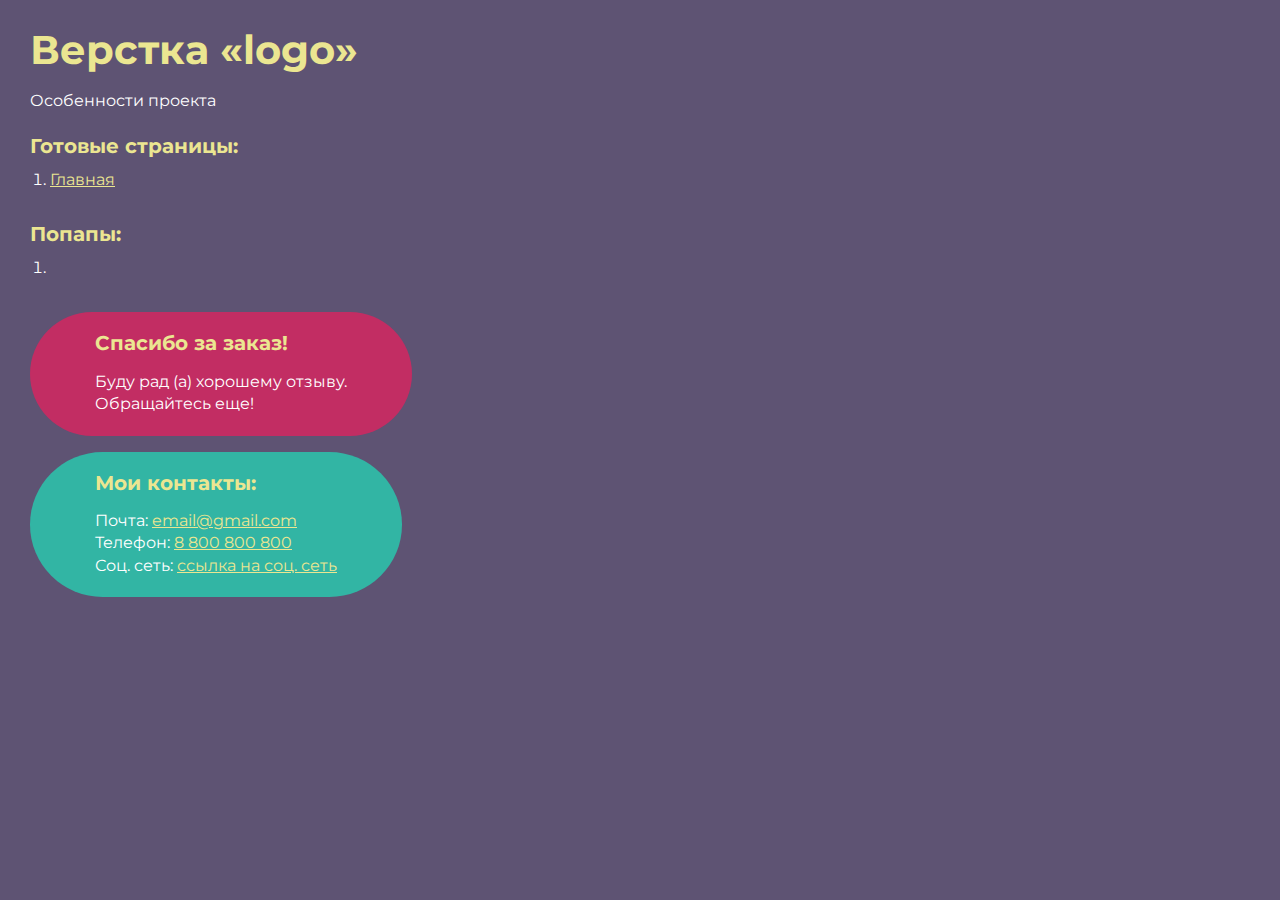
==== index.html @ 9aeca5fb "first commit" ====
<!DOCTYPE html>
<html>

<head>
	<meta charset="UTF-8">
	<meta name="viewport" content="width=device-width, initial-scale=1.0">
	<title>Верстка «logo»</title>
</head>

<body>
	<div class="wrapper">
		<div class="rootpage">
			<h1>Верстка «logo»</h1>
			<div class="rootpage__info">
				Особенности проекта
			</div>
			<h2>Готовые страницы:</h2>
			<ol class="rootpage__list">
				<li><a target="_blank" href="home.html">Главная</a></li>
			</ol>
			<h2>Попапы:</h2>
			<ol class="rootpage__list">
				<li><a target="_blank" href="home.html#"></a></li>
			</ol>
			<div class="rootpage__tnx">
				<h2>Спасибо за заказ!</h2>
				<p>Буду рад (а) хорошему отзыву.</p>
				<p>Обращайтесь еще!</p>
			</div>
			<div class="rootpage__contacts">
				<h2>Мои контакты:</h2>
				<p>Почта: <a href="mailto:email@gmail.com">email@gmail.com</a></p>
				<p>Телефон: <a href="tel:8800800800">8 800 800 800</a></p>
				<p>Соц. сеть: <a href="">ссылка на соц. сеть</a></p>
			</div>
		</div>
	</div>
</body>
<style>
	@import url("https://fonts.googleapis.com/css?family=Montserrat:regular,700&display=swap");

	*,
	*::before,
	*::after {
		padding: 0px;
		margin: 0px;
		border: 0px;
		box-sizing: border-box;
	}

	html,
	body {
		height: 100%;
		margin: 0;
		padding: 0;
		min-width: 320px;
		width: 100%;
		color: #fff;
		background-color: #5e5373;
	}

	body {
		font-family: Montserrat, sans-serif;
		line-height: 1;
		font-size: 1rem;
	}

	a {
		text-decoration: underline;
		color: #ebe691
	}

	a:visited {
		text-decoration: underline;
		color: #aaa768;
	}

	a:hover {
		text-decoration: none;
	}

	ul li {
		list-style: none;
	}

	img {
		vertical-align: top;
	}

	.wrapper {
		width: 100%;
		min-height: 100%;
		overflow: hidden;
	}

	.rootpage {
		padding: 30px;
		display: flex;
		flex-direction: column;
		align-items: flex-start;
	}

	@media (max-width: 767px) {
		.rootpage {
			padding: 30px 15px;
		}
	}

	h1 {
		color: #ebe691;
		font-size: 2.5rem;
		margin: 0px 0px 1.25rem 0px;
	}

	@media (max-width: 767px) {
		h1 {
			font-size: 1.85rem;
			margin: 0px 0px 1.25rem 0px;
		}
	}

	h2 {
		color: #ebe691;
		font-size: 1.25rem;
		margin: 0px 0px 1rem 0px;
	}

	@media (max-width: 767px) {
		h2 {
			font-size: 1.125rem;
			margin: 0px 0px 1rem 0px;
		}
	}

	.rootpage__info {
		line-height: 140%;
		margin: 0px 0px 1.5rem 0px;
	}

	.rootpage__list {
		margin: 0px 0px 2.25rem 1.25rem;
	}

	.rootpage__list li:not(:last-child) {
		margin: 0px 0px 15px 0px;
	}

	.rootpage__contacts,
	.rootpage__tnx {
		border-radius: 200px;
		padding: 20px 65px;
		line-height: 140%;
	}

	@media (max-width: 767px) {

		.rootpage__contacts,
		.rootpage__tnx {
			border-radius: 40px;
			padding: 20px;
		}
	}

	.rootpage__contacts {
		background: #32b5a4;

	}

	.rootpage__contacts a {
		color: #ebe691;
	}

	.rootpage__tnx {
		background: #c22d63;
		margin: 0px 0px 1rem 0px;
	}
</style>

</html>
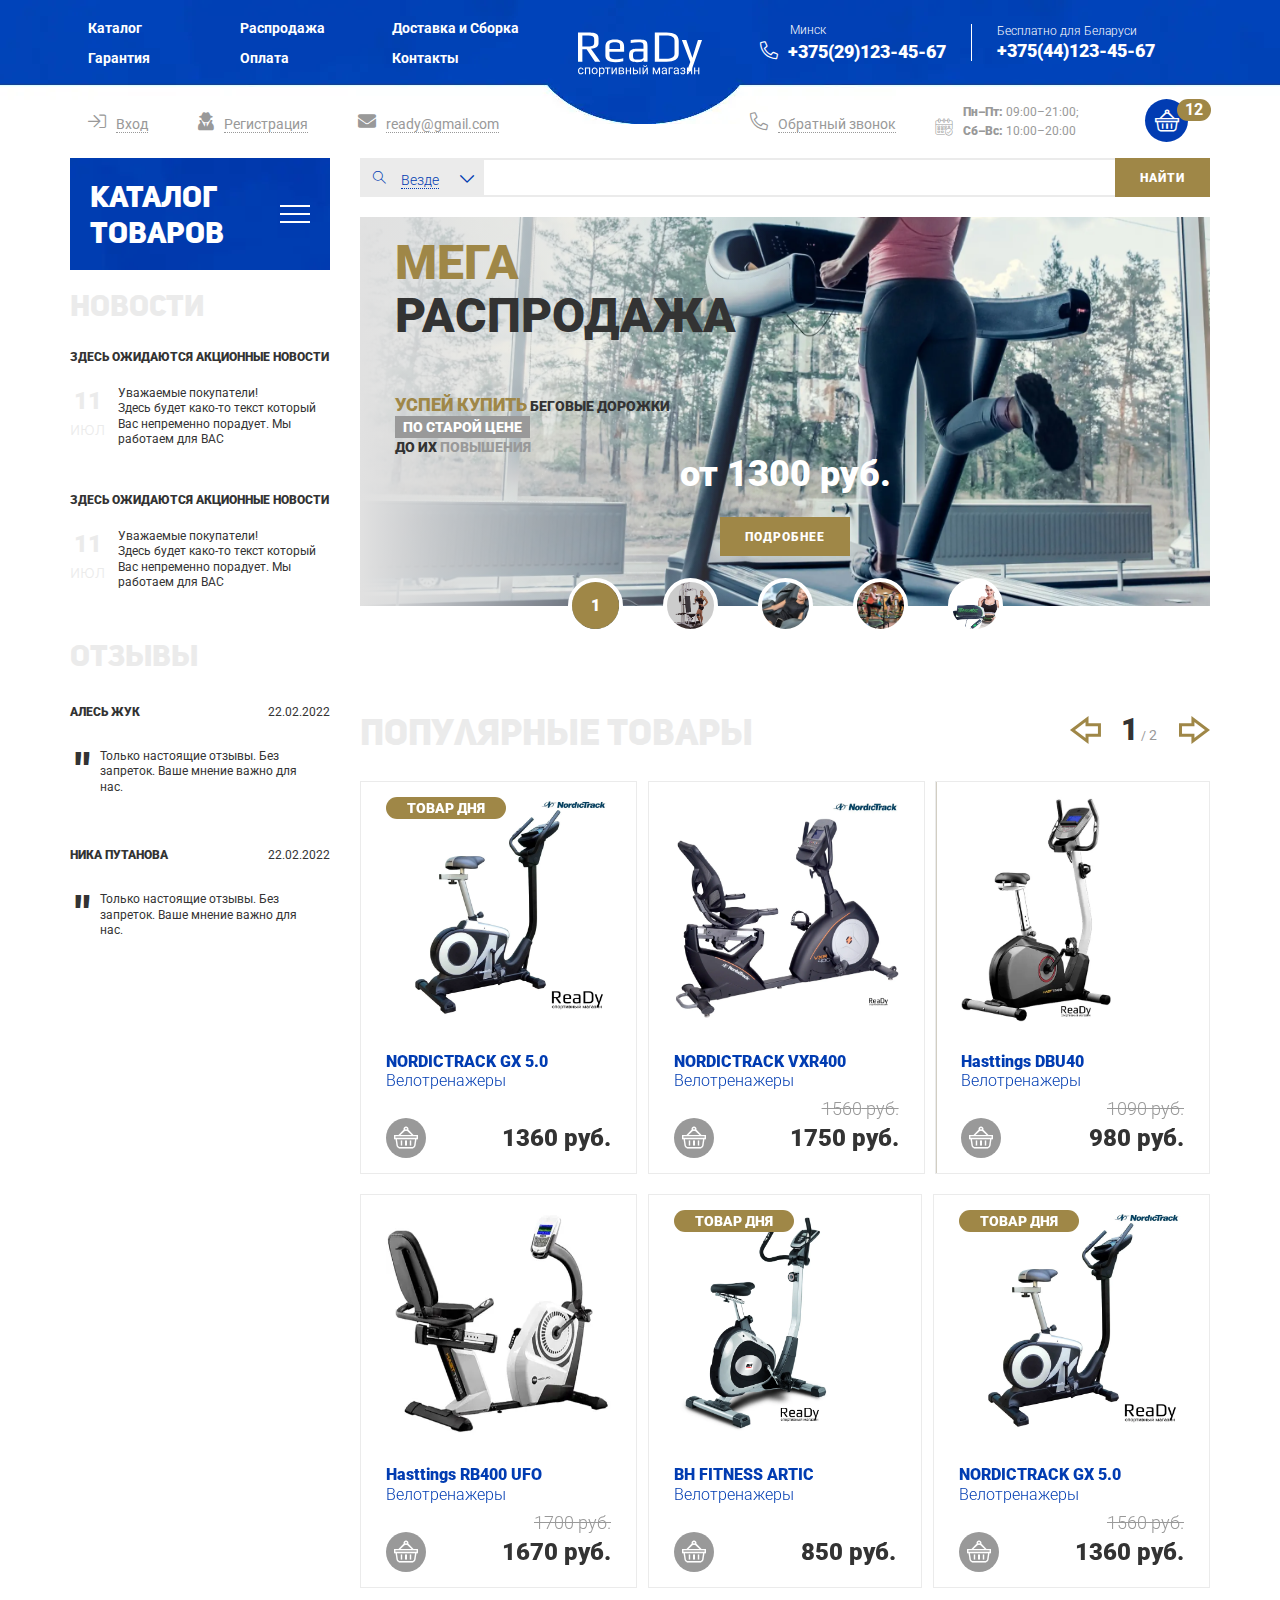
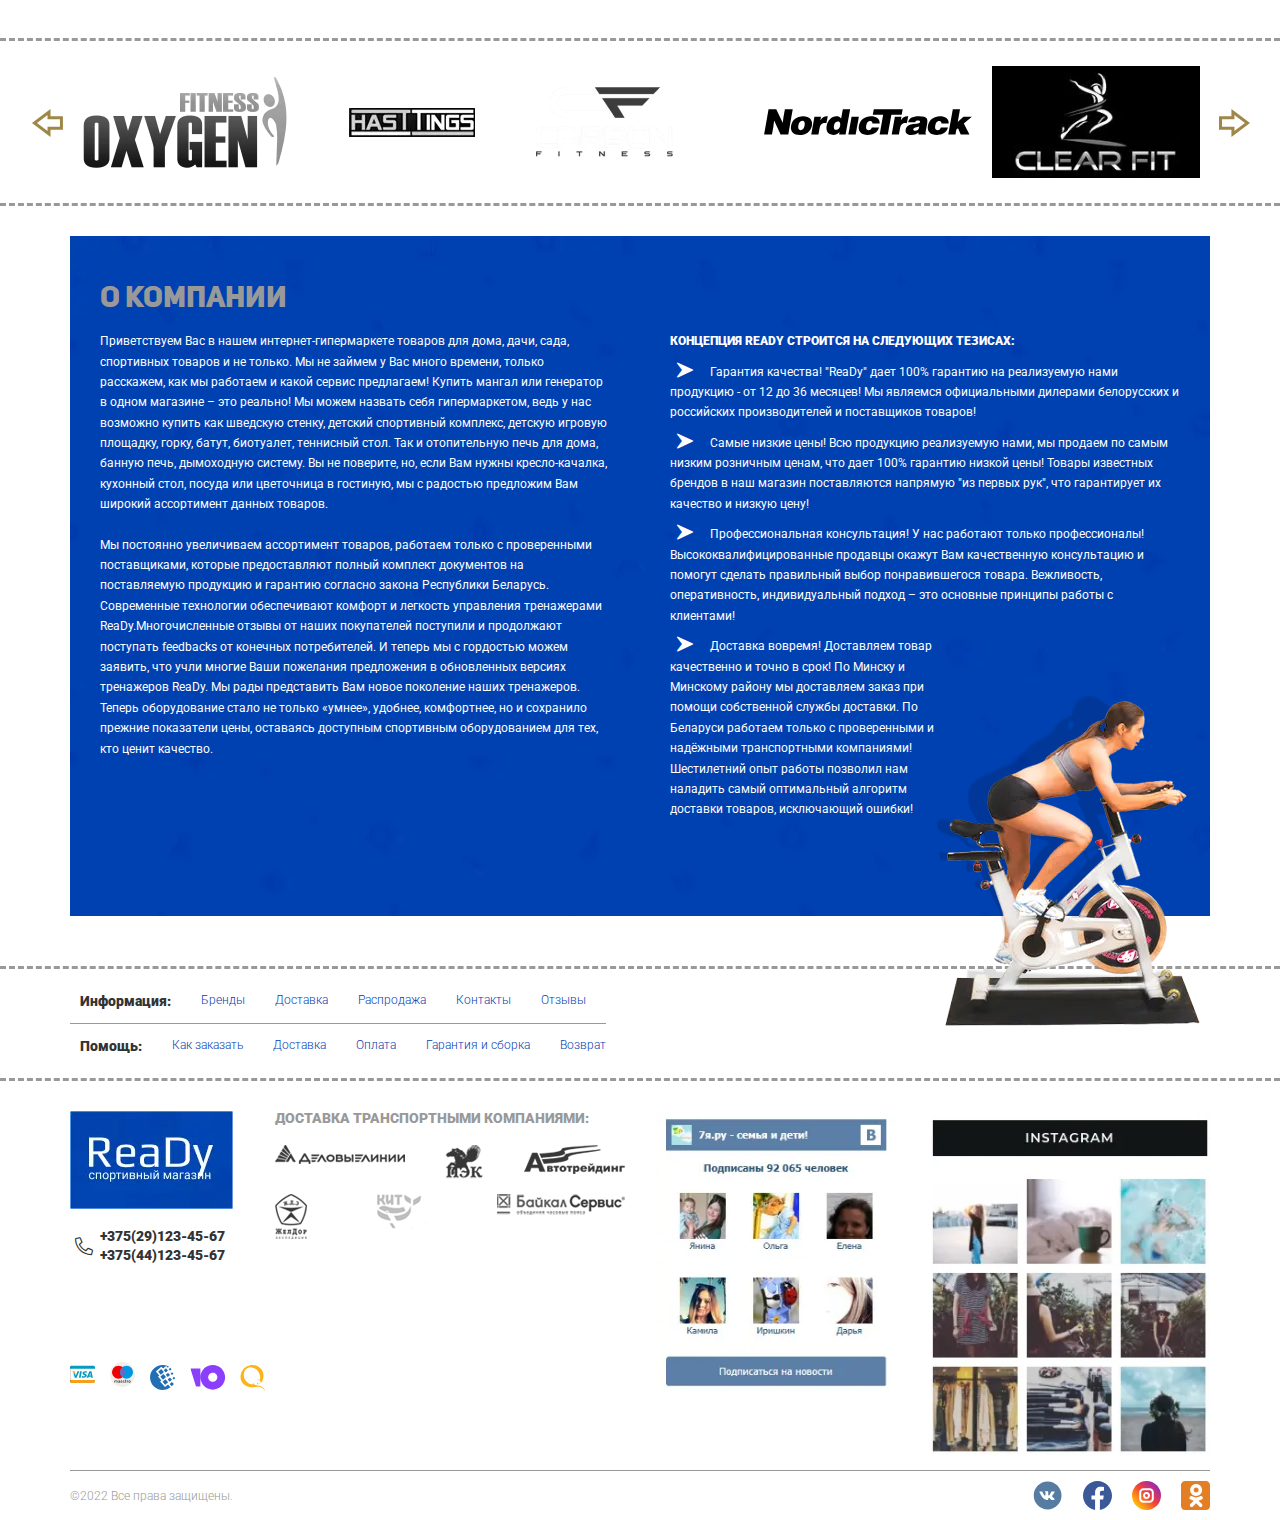
==== commit d6070c22: "second commit" ====
--- a/index.html
+++ b/index.html
@@ -1,179 +1,1316 @@
 <!DOCTYPE html>
-<html>
+<html lang="ru">
 
 <head>
+	<title>Главная</title>
 	<meta charset="UTF-8">
+	<meta name="format-detection" content="telephone=no">
+	<!-- <style>body{opacity: 0;}</style> -->
+	<link rel="stylesheet" href="css/style.min.css?_v=20220303203029">
+	<link rel="shortcut icon" href="favicon.ico">
+	<!-- <meta name="robots" content="noindex, nofollow"> -->
 	<meta name="viewport" content="width=device-width, initial-scale=1.0">
-	<title>Верстка «logo»</title>
 </head>
 
 <body>
 	<div class="wrapper">
-		<div class="rootpage">
-			<h1>Верстка «logo»</h1>
-			<div class="rootpage__info">
-				Особенности проекта
+		<header class="header">
+			<div class="header__top top-header">
+				<div class="top-header__container">
+					<div class="top-header__inner">
+						<div class="top-header__column">
+							<div class="header__menu menu">
+								<button type="button" class="menu__icon icon-menu">
+									<span></span>
+								</button>
+								<nav class="menu__body">
+									<ul class="menu__list">
+										<li class="menu__item"><a href="catalog.html" class="menu__link">Каталог</a></li>
+										<li class="menu__item"><a href="#" class="menu__link">Распродажа</a></li>
+										<li class="menu__item"><a href="#" class="menu__link">Доставка и Сборка</a></li>
+										<li class="menu__item"><a href="#" class="menu__link">Гарантия</a></li>
+										<li class="menu__item"><a href="#" class="menu__link">Оплата</a></li>
+										<li class="menu__item"><a href="#" class="menu__link">Контакты</a></li>
+									</ul>
+								</nav>
+							</div>
+						</div>
+						<div class="top-header__column">
+							<a href="home.html" class="header__logo"><img src="img/logo.svg" alt="Logo"></a>
+						</div>
+						<div class="top-header__column">
+							<div class="top-header__contacts contacts-header">
+								<div class="contacts-header__column contacts-header--mobile">
+									<div class="contacts-header__item">
+										<div class="contacts-header__label">Минск</div>
+										<a class="contacts-header__phone _icon-callback" href="tel:+375291234567">+375(29)123-45-67</a>
+									</div>
+								</div>
+								<div class="contacts-header__column">
+									<div class="contacts-header__label">Бесплатно для Беларуси</div>
+									<a class="contacts-header__phone" href="tel:+375441234567">+375(44)123-45-67</a>
+								</div>
+							</div>
+						</div>
+					</div>
+				</div>
 			</div>
-			<h2>Готовые страницы:</h2>
-			<ol class="rootpage__list">
-				<li><a target="_blank" href="home.html">Главная</a></li>
-			</ol>
-			<h2>Попапы:</h2>
-			<ol class="rootpage__list">
-				<li><a target="_blank" href="home.html#"></a></li>
-			</ol>
-			<div class="rootpage__tnx">
-				<h2>Спасибо за заказ!</h2>
-				<p>Буду рад (а) хорошему отзыву.</p>
-				<p>Обращайтесь еще!</p>
+			<div class="header__bottom bottom-header">
+				<div class="bottom-header__container">
+					<div class="bottom-header__inner">
+						<div class="bottom-header__column">
+							<ul data-da=".menu__body,640,0" class="header-actions">
+								<li><a href="#" class="header-actions__link _icon-sign-in"><span>Вход</span></a></li>
+								<li><a href="#" class="header-actions__link _icon-registration"><span>Регистрация</span></a></li>
+								<li><a href="mailto:ready@gmail.com" class="header-actions__link _icon-mail"><span>ready@gmail.com</span></a></li>
+							</ul>
+						</div>
+						<div class="bottom-header__column">
+							<div class="bottom-header__info info-header">
+								<div class="info-header__column">
+									<a href="#" class="header-actions__link _icon-callback" data-da=".menu__body,640,2"><span>Обратный звонок</span></a>
+								</div>
+								<div class="info-header__column">
+									<div class="info-header__schedule">
+										<p><span>Пн–Пт:</span> 09:00–21:00;</p>
+										<p class="_icon-shedule"><span>Сб–Вс:</span> 10:00–20:00</p>
+									</div>
+								</div>
+								<div class="info-header__column" data-da=".contacts-header--mobile,640,2">
+									<a href="checkout.html" class="info-header__cart _icon-basket">
+										<span>12</span>
+									</a>
+								</div>
+							</div>
+						</div>
+					</div>
+				</div>
 			</div>
-			<div class="rootpage__contacts">
-				<h2>Мои контакты:</h2>
-				<p>Почта: <a href="mailto:email@gmail.com">email@gmail.com</a></p>
-				<p>Телефон: <a href="tel:8800800800">8 800 800 800</a></p>
-				<p>Соц. сеть: <a href="">ссылка на соц. сеть</a></p>
+		</header>
+		<main class="page">
+			<div class="page__container">
+				<aside class="page__side">
+					<div class="page__content-side" data-da=".page__content,992,first">
+						<nav class="page__menu menu-page">
+							<div class="menu-page__header">
+								<div class="menu-page__title">
+									Каталог товаров
+								</div>
+								<button type="button" class="menu-page__burger">
+									<span></span>
+								</button>
+							</div>
+							<div class="menu-page__body">
+								<ul class="menu-page__list">
+									<li class="menu-page__parent">
+										<a href="#" class="menu-page__link _icon-arrow-right">Кардио
+											тренажеры</a>
+										<div class="menu-page__submenu submenu-page">
+											<div class="submenu-page__item">
+												<ul class="submenu-page__menu">
+													<li><a href="#" class="submenu-page__link">Эллиптические</a></li>
+													<li><a href="#" class="submenu-page__link">Беговые дорожки</a></li>
+													<li><a href="#" class="submenu-page__link">Степперы</a></li>
+												</ul>
+												<div class="submenu-page__product">
+													<div class="item-product">
+														<div class="item-product__labels">
+															<div class="item-product__label">Товар дня</div>
+														</div>
+														<a class="item-product__image" href="#"><picture><source srcset="img/products/treadmills/item1.webp" type="image/webp"><img src="img/products/treadmills/item1.jpg" alt="Беговая дорожка FAMILY TM 500A"></picture></a>
+														<a href="#" class="item-product__title" title="Беговая дорожка FAMILY TM 500A">Беговая дорожка FAMILY TM
+															500A</a>
+														<div class="item-product__footer">
+															<!--                                        <div class="item-product__old-price">64 990</div>-->
+															<a href="#" class="item-product__curt _icon-basket"></a>
+															<div class="item-product__price">1450</div>
+														</div>
+													</div>
+												</div>
+											</div>
+										</div>
+									</li>
+									<li><a href="#" class="menu-page__link">Эллиптические тренажеры</a></li>
+									<li class="menu-page__parent">
+										<a href="#" class="menu-page__link _icon-arrow-right">Велотренажеры</a>
+										<div class="menu-page__submenu submenu-page">
+											<div class="submenu-page__item">
+												<ul class="submenu-page__menu">
+													<li><a href="#" class="submenu-page__link">Аэродинамические</a></li>
+													<li><a href="#" class="submenu-page__link">Вертикальные</a></li>
+													<li><a href="#" class="submenu-page__link">Профессиональные</a></li>
+													<li><a href="#" class="submenu-page__link">Горизонтальные</a></li>
+												</ul>
+												<div class="submenu-page__product">
+													<div class="item-product">
+														<div class="item-product__labels">
+															<div class="item-product__label">Товар дня</div>
+														</div>
+														<a class="item-product__image" href="#"><picture><source srcset="img/products/exercise-bike/item1/item1.webp" type="image/webp"><img src="img/products/exercise-bike/item1/item1.jpg" alt="Велотренажер NORDICTRACK GX 5.0"></picture></a>
+														<a href="#" class="item-product__title" title="Велотренажер NORDICTRACK GX 5.0">Велотренажер NORDICTRACK
+															GX
+															5.0</a>
+														<div class="item-product__footer">
+															<!--                                        <div class="item-product__old-price">64 990</div>-->
+															<a href="#" class="item-product__curt _icon-basket"></a>
+															<div class="item-product__price">1360</div>
+														</div>
+													</div>
+												</div>
+											</div>
+										</div>
+									</li>
+									<li><a href="#" class="menu-page__link">Гребные тренажеры</a></li>
+									<li><a href="#" class="menu-page__link">Вибромассажеры</a></li>
+									<li class="menu-page__parent">
+										<a href="#" class="menu-page__link _icon-arrow-right">Теннисные
+											столы</a>
+										<div class="menu-page__submenu submenu-page">
+											<div class="submenu-page__item">
+												<ul class="submenu-page__menu">
+													<li><a href="#" class="submenu-page__link">Всепогодный</a></li>
+													<li><a href="#" class="submenu-page__link">Для помещений</a></li>
+													<li><a href="#" class="submenu-page__link">Профессиональный</a></li>
+													<li><a href="#" class="submenu-page__link">Любительский</a></li>
+												</ul>
+												<div class="submenu-page__product">
+													<div class="item-product">
+														<div class="item-product__labels">
+															<div class="item-product__label">Товар дня</div>
+														</div>
+														<a class="item-product__image" href="#"><picture><source srcset="img/products/tennis/product-today.webp" type="image/webp"><img src="img/products/tennis/product-today.jpg" alt="Теннисный стол Start Line Game Indoor с сеткой"></picture></a>
+														<a href="#" class="item-product__title" title="Теннисный стол Start Line Game Indoor с сеткой">Теннисный
+															стол
+															Start Line
+															Game Indoor с сеткой</a>
+														<div class="item-product__footer">
+															<!--                                        <div class="item-product__old-price">64 990</div>-->
+															<a href="#" class="item-product__curt _icon-basket"></a>
+															<div class="item-product__price">1500</div>
+														</div>
+													</div>
+												</div>
+											</div>
+										</div>
+									</li>
+									<li><a href="#" class="menu-page__link">Баскетбол</a></li>
+									<li><a href="#" class="menu-page__link">Массажные кресла</a></li>
+									<li><a href="#" class="menu-page__link">Массажные столы</a></li>
+									<li class="menu-page__parent">
+										<a href="#" class="menu-page__link _icon-arrow-right">Силовые
+											тренажеры</a>
+										<div class="menu-page__submenu submenu-page">
+											<div class="submenu-page__item">
+												<ul class="submenu-page__menu">
+													<li><a href="#" class="submenu-page__link">Грузоблочные тренажеры</a>
+													</li>
+													<li><a href="#" class="submenu-page__link">Многофункциональные
+															станции</a>
+													</li>
+													<li><a href="#" class="submenu-page__link">Скамьи для жима, пресса и
+															спины</a></li>
+													<li><a href="#" class="submenu-page__link">Шведские стенки</a></li>
+												</ul>
+												<div class="submenu-page__product">
+													<div class="item-product">
+														<div class="item-product__labels">
+															<div class="item-product__label">Товар дня</div>
+														</div>
+														<a class="item-product__image" href="#"><picture><source srcset="img/products/training-equipment/item1.webp" type="image/webp"><img src="img/products/training-equipment/item1.jpg" alt="Многофункциональная силовая станция Protrain HG10250"></picture></a>
+														<a href="#" class="item-product__title" title="Многофункциональная силовая станция Protrain HG10250">Многофункциональная
+															силовая станция Protrain HG10250</a>
+														<div class="item-product__footer">
+															<!--                                        <div class="item-product__old-price">64 990</div>-->
+															<a href="#" class="item-product__curt _icon-basket"></a>
+															<div class="item-product__price">2300</div>
+														</div>
+													</div>
+												</div>
+											</div>
+										</div>
+									</li>
+									<li class="menu-page__parent">
+										<a href="#" class="menu-page__link _icon-arrow-right">Батуты</a>
+										<div class="menu-page__submenu submenu-page">
+											<div class="submenu-page__item">
+												<ul class="submenu-page__menu">
+													<li><a href="#" class="submenu-page__link">Для дома</a></li>
+													<li><a href="#" class="submenu-page__link">Для помещений</a></li>
+												</ul>
+												<div class="submenu-page__product">
+													<div class="item-product">
+														<div class="item-product__labels">
+															<div class="item-product__label">Товар дня</div>
+														</div>
+														<a class="item-product__image" href="#"><picture><source srcset="img/products/trampoline/item1.webp" type="image/webp"><img src="img/products/trampoline/item1.jpg" alt="Батут Funfit 312 см - 10ft"></picture></a>
+														<a href="#" class="item-product__title" title="Батут Funfit 312 см - 10ft">Батут Funfit 312 см - 10ft</a>
+														<div class="item-product__footer">
+															<!--                                        <div class="item-product__old-price">64 990</div>-->
+															<a href="#" class="item-product__curt _icon-basket"></a>
+															<div class="item-product__price">450</div>
+														</div>
+													</div>
+												</div>
+											</div>
+										</div>
+									</li>
+									<li><a href="#" class="menu-page__link">Детские городки</a></li>
+									<li><a href="#" class="menu-page__link">Дачная мебель</a></li>
+									<li><a href="#" class="menu-page__link">Уличные спортивные комплексы</a></li>
+									<li><a href="#" class="menu-page__link">Аксессуары</a></li>
+								</ul>
+							</div>
+						</nav>
+						<div class="page__news-box" data-da=".page__content,992,last">
+							<div class="page__news news-side">
+								<a href="#" class="page__news-title side-title">
+									Новости
+								</a>
+								<div class="news-side__items">
+									<div class="news-side__item">
+										<a href="#" class="news-side__title">Здесь ожидаются акционные новости</a>
+										<div class="news-side__body">
+											<div class="news-side__data">11<span>июл</span></div>
+											<div class="news-side__text">
+												<p>Уважаемые покупатели!</p>
+												Здесь будет како-то текст который Вас непременно порадует. Мы работаем для
+												ВАС
+											</div>
+										</div>
+									</div>
+									<div class="news-side__item">
+										<a href="#" class="news-side__title">Здесь ожидаются акционные новости</a>
+										<div class="news-side__body">
+											<div class="news-side__data">11<span>июл</span></div>
+											<div class="news-side__text">
+												<p> Уважаемые покупатели!</p>
+												Здесь будет како-то текст который Вас непременно порадует. Мы работаем для
+												ВАС
+											</div>
+										</div>
+									</div>
+								</div>
+							</div>
+							<div class="page__reviews reviews-side">
+								<a href="" class="page__reviews-title side-title">Отзывы</a>
+								<div class="reviews-side__items">
+									<a href="#" class="reviews-side__item">
+										<div class="reviews-side__header">
+											<div class="reviews-side__user">Алесь Жук</div>
+											<div class="reviews-side__data">22.02.2022</div>
+										</div>
+										<div class="reviews-side__body">
+											Только настоящие отзывы. Без запреток. Ваше мнение важно для нас.
+										</div>
+									</a> <a href="#" class="reviews-side__item">
+										<div class="reviews-side__header">
+											<div class="reviews-side__user">Ника Путанова</div>
+											<div class="reviews-side__data">22.02.2022</div>
+										</div>
+										<div class="reviews-side__body">
+											Только настоящие отзывы. Без запреток. Ваше мнение важно для нас.
+										</div>
+									</a>
+								</div>
+							</div>
+						</div>
+					</div>
+				</aside>
+				<div class="page__content">
+					<form action="#" class="page-search search-page">
+						<div class="search-page__select">
+							<div class="search-page__title search-title _icon-search _icon-arrow-down">
+								<span id="text-category">Везде</span>
+							</div>
+							<div class="search-page__categories categories-search">
+								<div class="categories-search__row">
+									<div class="categories-search__column">
+										<ul class="categories-search__list">
+											<li class="checkbox categories-search__checkbox">
+												<input id="c_1" data-error="Ошибка" class="checkbox__input" type="checkbox" value="1" name="form[]">
+												<label for="c_1" class="checkbox__label">
+													<span class="checkbox__text">Кардио тренажеры</span>
+												</label>
+											</li>
+											<li class="checkbox categories-search__checkbox">
+												<input id="c_2" data-error="Ошибка" class="checkbox__input" type="checkbox" value="2" name="form[]">
+												<label for="c_2" class="checkbox__label">
+													<span class="checkbox__text">Вибромассажеры</span>
+												</label>
+											</li>
+											<li class="checkbox categories-search__checkbox">
+												<input id="c_3" data-error="Ошибка" class="checkbox__input" type="checkbox" value="3" name="form[]">
+												<label for="c_3" class="checkbox__label">
+													<span class="checkbox__text">Велотренажеры</span>
+												</label>
+											</li>
+											<li class="checkbox categories-search__checkbox">
+												<input id="c_4" data-error="Ошибка" class="checkbox__input" type="checkbox" value="4" name="form[]">
+												<label for="c_4" class="checkbox__label">
+													<span class="checkbox__text">Гребные тренажеры</span>
+												</label>
+											</li>
+											<li class="checkbox categories-search__checkbox">
+												<input id="c_5" data-error="Ошибка" class="checkbox__input" type="checkbox" value="5" name="form[]">
+												<label for="c_5" class="checkbox__label">
+													<span class="checkbox__text">Вибромассажеры</span>
+												</label>
+											</li>
+										</ul>
+									</div>
+									<div class="categories-search__column">
+										<ul class="categories-search__list">
+											<li class="checkbox categories-search__checkbox">
+												<input id="c_6" data-error="Ошибка" class="checkbox__input" type="checkbox" value="6" name="form[]">
+												<label for="c_6" class="checkbox__label">
+													<span class="checkbox__text"> Теннисные столы</span>
+												</label>
+											</li>
+											<li class="checkbox categories-search__checkbox">
+												<input id="c_7" data-error="Ошибка" class="checkbox__input" type="checkbox" value="7" name="form[]">
+												<label for="c_7" class="checkbox__label">
+													<span class="checkbox__text">Баскетбольные щиты и стойки</span>
+												</label>
+											</li>
+											<li class="checkbox categories-search__checkbox">
+												<input id="c_8" data-error="Ошибка" class="checkbox__input" type="checkbox" value="8" name="form[]">
+												<label for="c_8" class="checkbox__label">
+													<span class="checkbox__text">Массажные кресла</span>
+												</label>
+											</li>
+											<li class="checkbox categories-search__checkbox">
+												<input id="c_9" data-error="Ошибка" class="checkbox__input" type="checkbox" value="9" name="form[]">
+												<label for="c_9" class="checkbox__label">
+													<span class="checkbox__text">Массажные столы</span>
+												</label>
+											</li>
+											<li class="checkbox categories-search__checkbox">
+												<input id="c_10" data-error="Ошибка" class="checkbox__input" type="checkbox" value="10" name="form[]">
+												<label for="c_10" class="checkbox__label">
+													<span class="checkbox__text">Силовые тренажеры</span>
+												</label>
+											</li>
+										</ul>
+									</div>
+									<div class="categories-search__column">
+										<ul class="categories-search__list">
+											<li class="checkbox categories-search__checkbox">
+												<input id="c_11" data-error="Ошибка" class="checkbox__input" type="checkbox" value="11" name="form[]">
+												<label for="c_11" class="checkbox__label">
+													<span class="checkbox__text">Батуты</span>
+												</label>
+											</li>
+											<li class="checkbox categories-search__checkbox">
+												<input id="c_12" data-error="Ошибка" class="checkbox__input" type="checkbox" value="12" name="form[]">
+												<label for="c_12" class="checkbox__label">
+													<span class="checkbox__text">Детские городки</span>
+												</label>
+											</li>
+											<li class="checkbox categories-search__checkbox">
+												<input id="c_13" data-error="Ошибка" class="checkbox__input" type="checkbox" value="13" name="form[]">
+												<label for="c_13" class="checkbox__label">
+													<span class="checkbox__text">Дачная мебель</span>
+												</label>
+											</li>
+											<li class="checkbox categories-search__checkbox">
+												<input id="c_14" data-error="Ошибка" class="checkbox__input" type="checkbox" value="14" name="form[]">
+												<label for="c_14" class="checkbox__label">
+													<span class="checkbox__text">Уличные спортивные комплексы</span>
+												</label>
+											</li>
+											<li class="checkbox categories-search__checkbox">
+												<input id="c_15" data-error="Ошибка" class="checkbox__input" type="checkbox" value="15" name="form[]">
+												<label for="c_15" class="checkbox__label">
+													<span class="checkbox__text">Аксессуары</span>
+												</label>
+											</li>
+										</ul>
+									</div>
+								</div>
+							</div>
+						</div>
+						<div class="search-page__input">
+							<input type="text" class="input" data-value="" data-error="Ошибка" name="form[]">
+						</div>
+						<button class="search-page__btn button">Найти</button>
+					</form>
+					<div class="page__slider mainslider swiper">
+						<div class="mainslider__wrapper swiper-wrapper">
+							<div class="mainslider__slide swiper-slide">
+								<div class="mainslider__content content-mainslider -ibg">
+									<div class="content-mainslider__info">
+										<div class="content-mainslider__title"><span>Мега</span>
+											распродажа
+										</div>
+										<div class="content-mainslider__text"><span class="mainslider-accent">Успей купить</span>
+											беговые дорожки
+
+											<p>
+												<mark>по старой цене</mark>
+											</p>
+
+											до их <span class="mainslider-grey">повышения</span>
+										</div>
+										<div class="content-mainslider__bottom">
+											<strong class="content-mainslider__price">от 1300 руб.</strong>
+											<a href="#" class="content-mainslider__btn button">Подробнее</a>
+										</div>
+									</div>
+									<picture><source srcset="img/mainslider/slide-1.webp" type="image/webp"><img class="mainslider__img" src="img/mainslider/slide-1.jpg" alt="slide-1"></picture>
+								</div>
+							</div>
+							<div class="mainslider__slide swiper-slide">
+								<div class="mainslider__content content-mainslider -ibg">
+									<div class="content-mainslider__info">
+										<div class="content-mainslider__title"><span>Мега</span>
+											распродажа
+										</div>
+										<div class="content-mainslider__text"><span class="mainslider-accent">Успей купить</span>
+											тренажеры
+
+											<p>
+												<mark>по старой цене</mark>
+											</p>
+
+											до их <span class="mainslider-grey">повышения</span>
+										</div>
+										<div class="content-mainslider__bottom">
+											<strong class="content-mainslider__price">от 870 руб.</strong>
+											<a href="#" class="content-mainslider__btn button">Подробнее</a>
+										</div>
+									</div>
+									<picture><source srcset="img/mainslider/slide-2.webp" type="image/webp"><img class="mainslider__img" src="img/mainslider/slide-2.jpg" alt="slide-1"></picture>
+								</div>
+							</div>
+							<div class="mainslider__slide swiper-slide">
+								<div class="mainslider__content content-mainslider -ibg">
+									<div class="content-mainslider__info">
+										<div class="content-mainslider__title"><span>Мега</span>
+											распродажа
+										</div>
+										<div class="content-mainslider__text"><span class="mainslider-accent">Успей купить</span>
+											массажные кресла
+
+											<p>
+												<mark>по старой цене</mark>
+											</p>
+
+											до их <span class="mainslider-grey">повышения</span>
+										</div>
+										<div class="content-mainslider__bottom">
+											<strong class="content-mainslider__price">от 1180 руб.</strong>
+											<a href="#" class="content-mainslider__btn button">Подробнее</a>
+										</div>
+									</div>
+									<picture><source srcset="img/mainslider/slide-3.webp" type="image/webp"><img class="mainslider__img" src="img/mainslider/slide-3.jpg" alt="slide-1"></picture>
+								</div>
+							</div>
+							<div class="mainslider__slide swiper-slide">
+								<div class="mainslider__content content-mainslider -ibg">
+									<div class="content-mainslider__info">
+										<div class="content-mainslider__title"><span>Мега</span>
+											распродажа
+										</div>
+										<div class="content-mainslider__text"><span class="mainslider-accent">Успей купить</span>
+											батуты
+
+											<p>
+												<mark>по старой цене</mark>
+											</p>
+
+											до их <span class="mainslider-grey">повышения</span>
+										</div>
+										<div class="content-mainslider__bottom">
+											<strong class="content-mainslider__price">от 430 руб.</strong>
+											<a href="#" class="content-mainslider__btn button">Подробнее</a>
+										</div>
+									</div>
+									<picture><source srcset="img/mainslider/slide-4.webp" type="image/webp"><img class="mainslider__img" src="img/mainslider/slide-4.jpg" alt="slide-1"></picture>
+								</div>
+							</div>
+							<div class="mainslider__slide swiper-slide">
+								<div class="mainslider__content content-mainslider -ibg">
+									<div class="content-mainslider__info">
+										<div class="content-mainslider__title"><span>Мега</span>
+											распродажа
+										</div>
+										<div class="content-mainslider__text"><span class="mainslider-accent">Успей купить</span>
+											вибромассажеры
+
+											<p>
+												<mark>по старой цене</mark>
+											</p>
+
+											до их <span class="mainslider-grey">повышения</span>
+										</div>
+										<div class="content-mainslider__bottom">
+											<strong class="content-mainslider__price">от 120 руб.</strong>
+											<a href="#" class="content-mainslider__btn button">Подробнее</a>
+										</div>
+									</div>
+									<picture><source srcset="img/mainslider/slide-5.webp" type="image/webp"><img class="mainslider__img" src="img/mainslider/slide-5.jpg" alt="slide-1"></picture>
+								</div>
+							</div>
+						</div>
+						<div class="mainslider__dots swiper-pagination"></div>
+						<button type="button" class="swiper-button-prev"></button>
+						<button type="button" class="swiper-button-next"></button>
+					</div>
+					<div class="page__products products-slider">
+						<div class="products-slider__header">
+							<div class="products-slider__title page-title">
+								Популярные товары
+							</div>
+							<div class="products-slider__control slider-control">
+								<button type="button" class="swiper-buttons products-slider__button-prev">
+									<svg xmlns="http://www.w3.org/2000/svg" width="35" height="30" viewBox="0 0 35 30">
+										<path class="cls-1" d="M1135.94,716.8h-12.42v5.688l-14.57-10.99,14.57-10.99V706.2h12.42v10.6Z" transform="translate(-1104.5 -696.5)" />
+									</svg>
+								</button>
+								<div class="products-slider__info"></div>
+								<button type="button" class="swiper-buttons products-slider__button-next">
+									<svg xmlns="http://www.w3.org/2000/svg" width="34" height="30" viewBox="0 0 34 30">
+										<path class="cls-1" d="M1234.01,716.8h12.42v5.688L1261,711.5l-14.57-10.99V706.2h-12.42v10.6Z" transform="translate(-1230.5 -696.5)" />
+									</svg>
+								</button>
+							</div>
+						</div>
+						<div class="products-slider__slider swiper">
+							<div class="products-slider__wrapper swiper-wrapper">
+								<div class="products-slider__slide swiper-slide">
+									<div class="products-slider__items items-products">
+										<div class="items-products__box">
+											<div class="item-product">
+												<div class="item-product__labels">
+													<div class="item-product__label">Товар дня</div>
+												</div>
+												<div class="item-product__body">
+													<a class="item-product__image" href="#"><picture><source srcset="img/products/exercise-bike/item1/item1.webp" type="image/webp"><img src="img/products/exercise-bike/item1/item1.jpg" alt="Велотренажер NORDICTRACK GX 5.0"></picture></a>
+													<a href="#" class="item-product__title" title="Велотренажер NORDICTRACK GX 5.0"><span>NORDICTRACK GX
+															5.0</span>Велотренажеры</a>
+												</div>
+												<div class="item-product__footer">
+													<!--                                                <div class="item-product__old-price">1560</div>-->
+													<a href="#" class="item-product__curt _icon-basket"></a>
+													<div class="item-product__price">1360</div>
+												</div>
+												<div class="item-product__hover hover-product">
+													<a href="product.html" class="hover-product__title"><span>NORDICTRACK GX
+															5.0</span>Велотренажеры
+													</a>
+													<div class="hover-product__options product-options">
+														<div class="product-options__item">
+															<div class="product-options__label">Система нагружения</div>
+															<div class="product-options__value">Магнитная</div>
+														</div>
+														<div class="product-options__item">
+															<div class="product-options__label">Количество программ</div>
+															<div class="product-options__value">20</div>
+														</div>
+														<div class="product-options__item">
+															<div class="product-options__label">Количество уровней
+																нагрузки
+															</div>
+															<div class="product-options__value">25</div>
+														</div>
+													</div>
+													<a href="#" class="hover-product__cart _icon-basket"></a>
+													<div class="hover-product__footer">
+														<div class="hover-product__old-price">1560</div>
+														<div class="hover-product__stock">В наличии</div>
+														<div class="hover-product__price">1360</div>
+													</div>
+												</div>
+											</div>
+										</div>
+										<div class="items-products__box">
+											<div class="item-product">
+												<div class="item-product__labels">
+													<!--                                                <div class="item-product__label">Товар дня</div>-->
+												</div>
+												<div class="item-product__body">
+													<a class="item-product__image" href="#"><picture><source srcset="img/products/exercise-bike/01.webp" type="image/webp"><img src="img/products/exercise-bike/01.jpg" alt="Велотренажер NORDICTRACK VXR400"></picture></a>
+													<a href="#" class="item-product__title" title="Велотренажер NORDICTRACK VXR400"><span>NORDICTRACK VXR400</span>Велотренажеры</a>
+												</div>
+												<div class="item-product__footer">
+													<div class="item-product__old-price">1560</div>
+													<a href="#" class="item-product__curt _icon-basket"></a>
+													<div class="item-product__price">1750</div>
+												</div>
+												<div class="item-product__hover hover-product">
+													<a href="product.html" class="hover-product__title"><span>NORDICTRACK VXR400</span>Велотренажеры
+													</a>
+													<div class="hover-product__options product-options">
+														<div class="product-options__item">
+															<div class="product-options__label">Система нагружения</div>
+															<div class="product-options__value">Магнитная</div>
+														</div>
+														<div class="product-options__item">
+															<div class="product-options__label">Количество программ</div>
+															<div class="product-options__value">20</div>
+														</div>
+														<div class="product-options__item">
+															<div class="product-options__label">Количество уровней
+																нагрузки
+															</div>
+															<div class="product-options__value">25</div>
+														</div>
+													</div>
+													<a href="#" class="hover-product__cart _icon-basket"></a>
+													<div class="hover-product__footer">
+														<div class="hover-product__old-price">1960</div>
+														<div class="hover-product__stock">В наличии</div>
+														<div class="hover-product__price">1750</div>
+													</div>
+												</div>
+											</div>
+										</div>
+										<div class="items-products__box">
+											<div class="item-product">
+												<div class="item-product__labels">
+													<!--                                                <div class="item-product__label">Товар дня</div>-->
+												</div>
+												<div class="item-product__body">
+													<a class="item-product__image" href="#"><picture><source srcset="img/products/exercise-bike/02.webp" type="image/webp"><img src="img/products/exercise-bike/02.jpg" alt="Велотренажер Hasttings DBU40"></picture></a>
+													<a href="#" class="item-product__title" title="Велотренажер Hasttings DBU40"><span>Hasttings DBU40</span>Велотренажеры</a>
+												</div>
+												<div class="item-product__footer">
+													<div class="item-product__old-price">1090</div>
+													<a href="#" class="item-product__curt _icon-basket"></a>
+													<div class="item-product__price">980</div>
+												</div>
+												<div class="item-product__hover hover-product">
+													<a href="product.html" class="hover-product__title"><span>Hasttings DBU40</span>Велотренажеры
+													</a>
+													<div class="hover-product__options product-options">
+														<div class="product-options__item">
+															<div class="product-options__label">Система нагружения</div>
+															<div class="product-options__value">Магнитная</div>
+														</div>
+														<div class="product-options__item">
+															<div class="product-options__label">Количество программ</div>
+															<div class="product-options__value">16</div>
+														</div>
+														<div class="product-options__item">
+															<div class="product-options__label">Количество уровней
+																нагрузки
+															</div>
+															<div class="product-options__value">18</div>
+														</div>
+													</div>
+													<a href="#" class="hover-product__cart _icon-basket"></a>
+													<div class="hover-product__footer">
+														<div class="hover-product__old-price">1090</div>
+														<div class="hover-product__stock">В наличии</div>
+														<div class="hover-product__price">980</div>
+													</div>
+												</div>
+											</div>
+										</div>
+										<div class="items-products__box">
+											<div class="item-product">
+												<div class="item-product__labels">
+													<!--                                                <div class="item-product__label">Товар дня</div>-->
+												</div>
+												<div class="item-product__body">
+													<a class="item-product__image" href="#"><picture><source srcset="img/products/exercise-bike/03.webp" type="image/webp"><img src="img/products/exercise-bike/03.jpg" alt="Велотренажер Hasttings RB400 UFO"></picture></a>
+													<a href="#" class="item-product__title" title="Велотренажер Hasttings RB400 UFO"><span>Hasttings RB400 UFO</span>Велотренажеры</a>
+												</div>
+												<div class="item-product__footer">
+													<div class="item-product__old-price">1700</div>
+													<a href="#" class="item-product__curt _icon-basket"></a>
+													<div class="item-product__price">1670</div>
+												</div>
+												<div class="item-product__hover hover-product">
+													<div class="hover-product__title"><span>Hasttings RB400 UFO</span>Велотренажеры
+													</div>
+													<div class="hover-product__options product-options">
+														<div class="product-options__item">
+															<div class="product-options__label">Система нагружения</div>
+															<div class="product-options__value">Магнитная</div>
+														</div>
+														<div class="product-options__item">
+															<div class="product-options__label">Количество программ</div>
+															<div class="product-options__value">12</div>
+														</div>
+														<div class="product-options__item">
+															<div class="product-options__label">Количество уровней
+																нагрузки
+															</div>
+															<div class="product-options__value">15</div>
+														</div>
+													</div>
+													<a href="#" class="hover-product__cart _icon-basket"></a>
+													<div class="hover-product__footer">
+														<div class="hover-product__old-price">1700</div>
+														<div class="hover-product__stock">В наличии</div>
+														<div class="hover-product__price">1670</div>
+													</div>
+												</div>
+											</div>
+										</div>
+										<div class="items-products__box">
+											<div class="item-product">
+												<div class="item-product__labels">
+													<div class="item-product__label">Товар дня</div>
+												</div>
+												<div class="item-product__body">
+													<a class="item-product__image" href="#"><picture><source srcset="img/products/exercise-bike/04.webp" type="image/webp"><img src="img/products/exercise-bike/04.jpg" alt="Велотренажер BH FITNESS ARTIC"></picture></a>
+													<a href="#" class="item-product__title" title="Велотренажер BH FITNESS ARTIC"><span>BH FITNESS ARTIC</span>Велотренажеры</a>
+												</div>
+												<div class="item-product__footer">
+													<!--                                                <div class="item-product__old-price">1560</div>-->
+													<a href="#" class="item-product__curt _icon-basket"></a>
+													<div class="item-product__price">850</div>
+												</div>
+												<div class="item-product__hover hover-product">
+													<div class="hover-product__title"><span>BH FITNESS ARTIC</span>Велотренажеры
+													</div>
+													<div class="hover-product__options product-options">
+														<div class="product-options__item">
+															<div class="product-options__label">Система нагружения</div>
+															<div class="product-options__value">Магнитная</div>
+														</div>
+														<div class="product-options__item">
+															<div class="product-options__label">Количество программ</div>
+															<div class="product-options__value">7</div>
+														</div>
+														<div class="product-options__item">
+															<div class="product-options__label">Количество уровней
+																нагрузки
+															</div>
+															<div class="product-options__value">10</div>
+														</div>
+													</div>
+													<a href="#" class="hover-product__cart _icon-basket"></a>
+													<div class="hover-product__footer">
+														<div class="hover-product__old-price">970</div>
+														<div class="hover-product__stock">В наличии</div>
+														<div class="hover-product__price">850</div>
+													</div>
+												</div>
+											</div>
+										</div>
+										<div class="items-products__box">
+											<div class="item-product">
+												<div class="item-product__labels">
+													<div class="item-product__label">Товар дня</div>
+												</div>
+												<div class="item-product__body">
+													<a class="item-product__image" href="#"><picture><source srcset="img/products/exercise-bike/item1/item1.webp" type="image/webp"><img src="img/products/exercise-bike/item1/item1.jpg" alt="Велотренажер NORDICTRACK GX 5.0"></picture></a>
+													<a href="#" class="item-product__title" title="Велотренажер NORDICTRACK GX 5.0"><span>NORDICTRACK GX
+															5.0</span>Велотренажеры</a>
+												</div>
+												<div class="item-product__footer">
+													<div class="item-product__old-price">1560</div>
+													<a href="#" class="item-product__curt _icon-basket"></a>
+													<div class="item-product__price">1360</div>
+												</div>
+												<div class="item-product__hover hover-product">
+													<div class="hover-product__title"><span>NORDICTRACK GX
+															5.0</span>Велотренажеры
+													</div>
+													<div class="hover-product__options product-options">
+														<div class="product-options__item">
+															<div class="product-options__label">Система нагружения</div>
+															<div class="product-options__value">Магнитная</div>
+														</div>
+														<div class="product-options__item">
+															<div class="product-options__label">Количество программ</div>
+															<div class="product-options__value">20</div>
+														</div>
+														<div class="product-options__item">
+															<div class="product-options__label">Количество уровней
+																нагрузки
+															</div>
+															<div class="product-options__value">25</div>
+														</div>
+													</div>
+													<a href="#" class="hover-product__cart _icon-basket"></a>
+													<div class="hover-product__footer">
+														<div class="hover-product__old-price">1560</div>
+														<div class="hover-product__stock">В наличии</div>
+														<div class="hover-product__price">1360</div>
+													</div>
+												</div>
+											</div>
+										</div>
+									</div>
+								</div>
+								<div class="products-slider__slide swiper-slide">
+									<div class="products-slider__items items-products">
+										<div class="items-products__box">
+											<div class="item-product">
+												<div class="item-product__labels">
+													<!--                                                <div class="item-product__label">Товар дня</div>-->
+												</div>
+												<div class="item-product__body">
+													<a class="item-product__image" href="#"><picture><source srcset="img/products/training-equipment/01.webp" type="image/webp"><img src="img/products/training-equipment/01.jpg" alt="Alpin Multi Gym GX-180"></picture></a>
+													<a href="#" class="item-product__title" title="Alpin Multi Gym GX-180"><span>Alpin Multi Gym GX-180</span>Силовые
+														тренажеры</a>
+												</div>
+												<div class="item-product__footer">
+													<div class="item-product__old-price">1299</div>
+													<a href="#" class="item-product__curt _icon-basket"></a>
+													<div class="item-product__price">1199</div>
+												</div>
+												<div class="item-product__hover hover-product">
+													<a href="product.html" class="hover-product__title"><span>Alpin Multi Gym GX-180</span>Силовые
+														тренажеры
+													</a>
+													<div class="hover-product__options product-options">
+														<div class="product-options__item">
+															<div class="product-options__label">Тип</div>
+															<div class="product-options__value">Многофункциональный</div>
+														</div>
+														<div class="product-options__item">
+															<div class="product-options__label">Упражнения</div>
+															<div class="product-options__value">Баттерфляй, Пресс, Тяга
+															</div>
+														</div>
+														<div class="product-options__item">
+															<div class="product-options__label">Максимальная нагрузка
+															</div>
+															<div class="product-options__value"> 120 кг</div>
+														</div>
+													</div>
+													<a href="#" class="hover-product__cart _icon-basket"></a>
+													<div class="hover-product__footer">
+														<div class="hover-product__old-price">1299</div>
+														<div class="hover-product__stock">В наличии</div>
+														<div class="hover-product__price">1199</div>
+													</div>
+												</div>
+											</div>
+										</div>
+										<div class="items-products__box">
+											<div class="item-product">
+												<div class="item-product__labels">
+													<!--                                                <div class="item-product__label">Товар дня</div>-->
+												</div>
+												<div class="item-product__body">
+													<a class="item-product__image" href="#"><picture><source srcset="img/products/training-equipment/02.webp" type="image/webp"><img src="img/products/training-equipment/02.jpg" alt="TUNTURI Машина Смита SM80"></picture></a>
+													<a href="#" class="item-product__title" title="TUNTURI Машина Смита SM80"><span>TUNTURI Машина Смита SM80</span>Силовые
+														тренажеры</a>
+												</div>
+												<div class="item-product__footer">
+													<!--                                                <div class="item-product__old-price"></div>-->
+													<a href="#" class="item-product__curt _icon-basket"></a>
+													<div class="item-product__price">4300</div>
+												</div>
+												<div class="item-product__hover hover-product">
+													<a href="product.html" class="hover-product__title"><span>TUNTURI Машина Смита SM80</span>Силовые
+														тренажеры
+													</a>
+													<div class="hover-product__options product-options">
+														<div class="product-options__item">
+															<div class="product-options__label">Тип</div>
+															<div class="product-options__value">Многофункциональный</div>
+														</div>
+														<div class="product-options__item">
+															<div class="product-options__label">Упражнения</div>
+															<div class="product-options__value">Подтягивания, Тяга нижняя,
+																Тяга к груди (Т-тяга), Жим ногами
+															</div>
+														</div>
+														<div class="product-options__item">
+															<div class="product-options__label">Максимальная нагрузка
+															</div>
+															<div class="product-options__value"> 180 кг</div>
+														</div>
+													</div>
+													<a href="#" class="hover-product__cart _icon-basket"></a>
+													<div class="hover-product__footer">
+														<div class="hover-product__old-price"></div>
+														<div class="hover-product__stock">В наличии</div>
+														<div class="hover-product__price">4300</div>
+													</div>
+												</div>
+											</div>
+										</div>
+										<div class="items-products__box">
+											<div class="item-product">
+												<div class="item-product__labels">
+													<!--                                                <div class="item-product__label">Товар дня</div>-->
+												</div>
+												<div class="item-product__body">
+													<a class="item-product__image" href="#"><picture><source srcset="img/products/training-equipment/03.webp" type="image/webp"><img src="img/products/training-equipment/03.jpg" alt="Tunturi HG20 Home Gym"></picture></a>
+													<a href="#" class="item-product__title" title="Tunturi HG20 Home Gym"><span>Tunturi HG20 Home Gym</span>Силовые
+														тренажеры</a>
+												</div>
+												<div class="item-product__footer">
+													<div class="item-product__old-price">2700</div>
+													<a href="#" class="item-product__curt _icon-basket"></a>
+													<div class="item-product__price">2500</div>
+												</div>
+												<div class="item-product__hover hover-product">
+													<div class="hover-product__title"><span>Tunturi HG20 Home Gym</span>Силовые
+														тренажеры
+													</div>
+													<div class="hover-product__options product-options">
+														<div class="product-options__item">
+															<div class="product-options__label">Тип</div>
+															<div class="product-options__value">Многофункциональный</div>
+														</div>
+														<div class="product-options__item">
+															<div class="product-options__label">Упражнения</div>
+															<div class="product-options__value"> Баттерфляй, Жим от груди,
+																Пресс, Тяга вертикальная
+															</div>
+														</div>
+														<div class="product-options__item">
+															<div class="product-options__label">Максимальная нагрузка
+															</div>
+															<div class="product-options__value"> 125 кг</div>
+														</div>
+													</div>
+													<a href="#" class="hover-product__cart _icon-basket"></a>
+													<div class="hover-product__footer">
+														<div class="hover-product__old-price">2700</div>
+														<div class="hover-product__stock">В наличии</div>
+														<div class="hover-product__price">2500</div>
+													</div>
+												</div>
+											</div>
+										</div>
+										<div class="items-products__box">
+											<div class="item-product">
+												<div class="item-product__labels">
+													<!--                                                <div class="item-product__label">Товар дня</div>-->
+												</div>
+												<div class="item-product__body">
+													<a class="item-product__image" href="#"><picture><source srcset="img/products/training-equipment/04.webp" type="image/webp"><img src="img/products/training-equipment/04.jpg" alt="Tunturi WB60 Olympic Width Weight Bench "></picture></a>
+													<a href="#" class="item-product__title" title="Tunturi WB60 Olympic Width Weight Bench "><span>TUNTURI Машина Смита SM80Tunturi WB60 Olympic Width Weight Bench </span>Силовые
+														тренажеры</a>
+												</div>
+												<div class="item-product__footer">
+													<!--                                                <div class="item-product__old-price"></div>-->
+													<a href="#" class="item-product__curt _icon-basket"></a>
+													<div class="item-product__price">800</div>
+												</div>
+												<div class="item-product__hover hover-product">
+													<div class="hover-product__title"><span>Tunturi WB60 Olympic Width Weight Bench </span>Силовые
+														тренажеры
+													</div>
+													<div class="hover-product__options product-options">
+														<div class="product-options__item">
+															<div class="product-options__label">Тип</div>
+															<div class="product-options__value">Скамья силовая</div>
+														</div>
+														<div class="product-options__item">
+															<div class="product-options__label">Упражнения</div>
+															<div class="product-options__value">Подъем ног, Сгибание рук
+															</div>
+														</div>
+														<div class="product-options__item">
+															<div class="product-options__label">Максимальная нагрузка
+															</div>
+															<div class="product-options__value"> 270 кг</div>
+														</div>
+													</div>
+													<a href="#" class="hover-product__cart _icon-basket"></a>
+													<div class="hover-product__footer">
+														<!--                                                    <div class="hover-product__old-price"></div>-->
+														<div class="hover-product__stock">В наличии</div>
+														<div class="hover-product__price">800</div>
+													</div>
+												</div>
+											</div>
+										</div>
+										<div class="items-products__box">
+											<div class="item-product">
+												<div class="item-product__labels">
+													<!--                                                <div class="item-product__label">Товар дня</div>-->
+												</div>
+												<div class="item-product__body">
+													<a class="item-product__image" href="#"><picture><source srcset="img/products/training-equipment/05.webp" type="image/webp"><img src="img/products/training-equipment/05.jpg" alt="Leco IT Pro гп040036"></picture></a>
+													<a href="#" class="item-product__title" title="Leco IT Pro гп040036"><span>Leco IT Pro гп040036</span>Силовые
+														тренажеры</a>
+												</div>
+												<div class="item-product__footer">
+													<div class="item-product__old-price">240</div>
+													<a href="#" class="item-product__curt _icon-basket"></a>
+													<div class="item-product__price">200</div>
+												</div>
+												<div class="item-product__hover hover-product">
+													<div class="hover-product__title"><span>Leco IT Pro гп040036</span>Силовые
+														тренажеры
+													</div>
+													<div class="hover-product__options product-options">
+														<div class="product-options__item">
+															<div class="product-options__label">Тип</div>
+															<div class="product-options__value">Гиперэкстензия</div>
+														</div>
+														<div class="product-options__item">
+															<div class="product-options__label">Упражнения</div>
+															<div class="product-options__value">Развитие мышц спины</div>
+														</div>
+														<div class="product-options__item">
+															<div class="product-options__label">Максимальная нагрузка
+															</div>
+															<div class="product-options__value"> 140 кг</div>
+														</div>
+													</div>
+													<a href="#" class="hover-product__cart _icon-basket"></a>
+													<div class="hover-product__footer">
+														<div class="hover-product__old-price">240</div>
+														<div class="hover-product__stock">В наличии</div>
+														<div class="hover-product__price">200</div>
+													</div>
+												</div>
+											</div>
+										</div>
+										<div class="items-products__box">
+											<div class="item-product">
+												<div class="item-product__labels">
+													<!--                                                <div class="item-product__label">Товар дня</div>-->
+												</div>
+												<div class="item-product__body">
+													<a class="item-product__image" href="#"><picture><source srcset="img/products/training-equipment/04.webp" type="image/webp"><img src="img/products/training-equipment/04.jpg" alt="Tunturi WB60 Olympic Width Weight Bench "></picture></a>
+													<a href="#" class="item-product__title" title="Tunturi WB60 Olympic Width Weight Bench "><span>TUNTURI Машина Смита SM80Tunturi WB60 Olympic Width Weight Bench </span>Силовые
+														тренажеры</a>
+												</div>
+												<div class="item-product__footer">
+													<!--                                                <div class="item-product__old-price"></div>-->
+													<a href="#" class="item-product__curt _icon-basket"></a>
+													<div class="item-product__price">800</div>
+												</div>
+												<div class="item-product__hover hover-product">
+													<div class="hover-product__title"><span>Tunturi WB60 Olympic Width Weight Bench </span>Силовые
+														тренажеры
+													</div>
+													<div class="hover-product__options product-options">
+														<div class="product-options__item">
+															<div class="product-options__label">Тип</div>
+															<div class="product-options__value">Скамья силовая</div>
+														</div>
+														<div class="product-options__item">
+															<div class="product-options__label">Упражнения</div>
+															<div class="product-options__value">Подъем ног, Сгибание рук
+															</div>
+														</div>
+														<div class="product-options__item">
+															<div class="product-options__label">Максимальная нагрузка
+															</div>
+															<div class="product-options__value"> 270 кг</div>
+														</div>
+													</div>
+													<a href="#" class="hover-product__cart _icon-basket"></a>
+													<div class="hover-product__footer">
+														<!--                                                    <div class="hover-product__old-price"></div>-->
+														<div class="hover-product__stock">В наличии</div>
+														<div class="hover-product__price">800</div>
+													</div>
+												</div>
+											</div>
+										</div>
+									</div>
+								</div>
+							</div>
+						</div>
+					</div>
+				</div>
+			</div>
+			<div class="page__brands">
+				<div class="brands-slider__container">
+					<div class="brands-slider swiper">
+						<div class="brands-slider__control slider-control">
+							<button type="button" class="swiper-buttons swiper-button-prev">
+								<svg xmlns="http://www.w3.org/2000/svg" width="35" height="30" viewBox="0 0 35 30">
+									<path class="cls-1" d="M1135.94,716.8h-12.42v5.688l-14.57-10.99,14.57-10.99V706.2h12.42v10.6Z" transform="translate(-1104.5 -696.5)" />
+								</svg>
+							</button>
+							<button type="button" class="swiper-buttons swiper-button-next">
+								<svg xmlns="http://www.w3.org/2000/svg" width="34" height="30" viewBox="0 0 34 30">
+									<path class="cls-1" d="M1234.01,716.8h12.42v5.688L1261,711.5l-14.57-10.99V706.2h-12.42v10.6Z" transform="translate(-1230.5 -696.5)" />
+								</svg>
+							</button>
+						</div>
+						<div class="brands-slider__wrapper swiper-wrapper">
+							<div class="brands-slider__slide swiper-slide"><picture><source srcset="img/brands/1.webp" type="image/webp"><img src="img/brands/1.png" alt="brands"></picture></div>
+							<div class="brands-slider__slide swiper-slide"><picture><source srcset="img/brands/2.webp" type="image/webp"><img src="img/brands/2.png" alt="brands"></picture></div>
+							<div class="brands-slider__slide swiper-slide"><picture><source srcset="img/brands/3.webp" type="image/webp"><img src="img/brands/3.png" alt="brands"></picture></div>
+							<div class="brands-slider__slide swiper-slide"><img src="img/brands/4.svg" alt="brands"></div>
+							<div class="brands-slider__slide swiper-slide"><picture><source srcset="img/brands/5.webp" type="image/webp"><img src="img/brands/5.jpg" alt="brands"></picture></div>
+						</div>
+					</div>
+				</div>
+			</div>
+			<section class="page__text text-block">
+				<div class="text-block__container">
+					<div class="text-block__inner">
+						<h1 class="text-block__title">О компании</h1>
+						<div class="text-block__row">
+							<div class="text-block__column">
+								<p>Приветствуем Вас в нашем интернет-гипермаркете товаров для дома, дачи, сада, спортивных
+									товаров и не только. Мы не займем у Вас много времени, только расскажем, как мы работаем
+									и какой сервис предлагаем!
+
+									Купить мангал или генератор в одном магазине – это реально!
+									Мы можем назвать себя гипермаркетом, ведь у нас возможно купить как шведскую стенку,
+									детский спортивный комплекс, детскую игровую площадку, горку, батут, биотуалет,
+									теннисный стол. Так и отопительную печь для дома, банную печь, дымоходную систему. Вы не
+									поверите, но, если Вам нужны кресло-качалка, кухонный стол, посуда или цветочница в
+									гостиную, мы с радостью предложим Вам широкий ассортимент данных товаров. </p>
+
+								<p> Мы постоянно увеличиваем ассортимент товаров, работаем только с проверенными
+									поставщиками, которые предоставляют полный комплект документов на поставляемую продукцию
+									и гарантию согласно закона Республики Беларусь.
+									Современные технологии обеспечивают
+									комфорт и легкость управления
+									тренажерами ReaDy.Многочисленные отзывы от наших покупателей поступили
+									и продолжают поступать feedbacks от конечных потребителей. И теперь мы с
+									гордостью можем заявить, что учли многие Ваши пожелания предложения в
+									обновленных версиях тренажеров ReaDy. Мы рады представить Вам новое
+									поколение наших тренажеров. Теперь оборудование стало не только «умнее»,
+									удобнее, комфортнее, но и сохранило прежние показатели цены, оставаясь
+									доступным спортивным оборудованием для тех, кто ценит качество.</p>
+
+
+							</div>
+							<div class="text-block__column">
+								<div class="text-block__label">Концепция ReaDy строится на следующих тезисах:</div>
+								<ul class="text-block__list">
+									<li class="_icon-arrow-right"> Гарантия качества!
+										"ReaDy" дает 100% гарантию на реализуемую нами продукцию - от 12 до 36 месяцев!
+										Мы являемся официальными дилерами белорусских и российских производителей и
+										поставщиков товаров!
+									</li>
+									<li class="_icon-arrow-right">Самые низкие цены!
+										Всю продукцию реализуемую нами, мы продаем по самым низким розничным ценам, что дает
+										100% гарантию низкой цены!
+										Товары известных брендов в наш магазин поставляются напрямую "из первых рук", что
+										гарантирует их качество и низкую цену!
+									</li>
+									<li class="_icon-arrow-right">Профессиональная консультация!
+										У нас работают только профессионалы!
+										Высококвалифицированные продавцы окажут Вам качественную консультацию и помогут
+										сделать правильный выбор понравившегося товара.
+										Вежливость, оперативность, индивидуальный подход – это основные принципы работы с
+										клиентами!
+									</li>
+									<li class="_icon-arrow-right">
+										<picture><source srcset="img/text-img.webp" type="image/webp"><img class="text-block__img" src="img/text-img.png" alt="girl"></picture>
+										Доставка вовремя!
+										Доставляем товар качественно и точно в срок!
+										По Минску и Минскому району мы доставляем заказ при помощи собственной службы
+										доставки.
+										По Беларуси работаем только с проверенными и надёжными транспортными компаниями!
+										Шестилетний опыт работы позволил нам наладить самый оптимальный алгоритм доставки
+										товаров, исключающий ошибки!
+										<div style="clear:both"></div>
+									</li>
+								</ul>
+							</div>
+						</div>
+					</div>
+				</div>
+			</section>
+			<div class="page__info-menu info-menu">
+				<div class="info-menu__container">
+					<div class="info-menu__inner">
+						<div class="info-menu__row">
+							<div class="info-menu__label">
+								Информация:
+							</div>
+							<ul class="info-menu__list">
+								<li><a href="#" class="info-menu__link">Бренды</a></li>
+								<li><a href="#" class="info-menu__link">Доставка</a></li>
+								<li><a href="#" class="info-menu__link">Распродажа</a></li>
+								<li><a href="#" class="info-menu__link">Контакты</a></li>
+								<li><a href="#" class="info-menu__link">Отзывы</a></li>
+							</ul>
+						</div>
+						<div class="info-menu__row">
+							<div class="info-menu__label">
+								Помощь:
+							</div>
+							<ul class="info-menu__list">
+								<li><a href="#" class="info-menu__link">Как заказать</a></li>
+								<li><a href="#" class="info-menu__link">Доставка</a></li>
+								<li><a href="#" class="info-menu__link">Оплата</a></li>
+								<li><a href="#" class="info-menu__link">Гарантия и сборка</a></li>
+								<li><a href="#" class="info-menu__link">Возврат</a></li>
+							</ul>
+						</div>
+					</div>
+				</div>
+			</div>
+		</main>
+		<footer class="footer">
+			<div class="footer__container">
+				<div class="footer__body">
+					<div class="footer__column">
+						<div class="footer__box">
+							<div class="footer__info">
+								<div class="footer__info-logo">
+									<a href="/" class="header__logo"><picture><source srcset="img/logo-footer.webp" type="image/webp"><img src="img/logo-footer.jpg" alt="Logo"></picture></a>
+								</div>
+								<div class="footer__info-phones _icon-callback">
+									<a href="tel:+375291234567">+375(29)123-45-67</a>
+									<a href="tel:+375441234567">+375(44)123-45-67</a>
+								</div>
+							</div>
+							<div class="footer__delivery">
+								<div class="footer__delivery-title">Доставка транспортными компаниями:</div>
+								<div class="footer__delivery-items">
+									<picture><source srcset="img/delivers/1.webp" type="image/webp"><img class="footer__delivery-item" src="img/delivers/1.png" alt="delivery"></picture>
+									<picture><source srcset="img/delivers/2.webp" type="image/webp"><img class="footer__delivery-item" src="img/delivers/2.png" alt="delivery"></picture>
+									<picture><source srcset="img/delivers/3.webp" type="image/webp"><img class="footer__delivery-item" src="img/delivers/3.png" alt="delivery"></picture>
+									<picture><source srcset="img/delivers/4.webp" type="image/webp"><img class="footer__delivery-item" src="img/delivers/4.png" alt="delivery"></picture>
+									<picture><source srcset="img/delivers/5.webp" type="image/webp"><img class="footer__delivery-item" src="img/delivers/5.png" alt="delivery"></picture>
+									<picture><source srcset="img/delivers/6.webp" type="image/webp"><img class="footer__delivery-item" src="img/delivers/6.png" alt="delivery"></picture>
+								</div>
+							</div>
+						</div>
+						<div class="footer__wallet">
+							<img src="img/wallet.svg" alt="">
+						</div>
+					</div>
+					<div class="footer__column">
+						<div class="footer__widgets widgets-footer">
+							<div class="widgets-footer__column">
+								<picture><source srcset="img/widgets/1.webp" type="image/webp"><img src="img/widgets/1.jpg" alt=""></picture>
+							</div>
+							<div class="widgets-footer__column">
+								<picture><source srcset="img/widgets/2.webp" type="image/webp"><img src="img/widgets/2.jpg" alt=""></picture>
+							</div>
+						</div>
+					</div>
+				</div>
+				<div class="footer__bottom">
+					<div class="footer__copy">©2022 Все права защищены.</div>
+					<div class="footer__social social-footer">
+						<a href="#" class="social-footer__link">
+							<img src="img/vk.svg" alt="">
+						</a>
+						<a href="#" class="social-footer__link">
+							<img src="img/fb.svg" alt="">
+						</a>
+						<a href="#" class="social-footer__link">
+							<img src="img/inst.svg" alt="">
+						</a>
+						<a href="#" class="social-footer__link">
+							<img src="img/ok.svg" alt="">
+						</a>
+					</div>
+				</div>
+			</div>
+		</footer>
+	</div>
+	<!-- 
+<div id="popup" aria-hidden="true" class="popup">
+	<div class="popup__wrapper">
+		<div class="popup__content">
+			<button data-close type="button" class="popup__close">Закрыть</button>
+			<div class="popup__text">
 			</div>
 		</div>
 	</div>
+</div>
+ -->
+
+	<script src="js/app.min.js?_v=20220303203029"></script>
 </body>
-<style>
-	@import url("https://fonts.googleapis.com/css?family=Montserrat:regular,700&display=swap");
-
-	*,
-	*::before,
-	*::after {
-		padding: 0px;
-		margin: 0px;
-		border: 0px;
-		box-sizing: border-box;
-	}
-
-	html,
-	body {
-		height: 100%;
-		margin: 0;
-		padding: 0;
-		min-width: 320px;
-		width: 100%;
-		color: #fff;
-		background-color: #5e5373;
-	}
-
-	body {
-		font-family: Montserrat, sans-serif;
-		line-height: 1;
-		font-size: 1rem;
-	}
-
-	a {
-		text-decoration: underline;
-		color: #ebe691
-	}
-
-	a:visited {
-		text-decoration: underline;
-		color: #aaa768;
-	}
-
-	a:hover {
-		text-decoration: none;
-	}
-
-	ul li {
-		list-style: none;
-	}
-
-	img {
-		vertical-align: top;
-	}
-
-	.wrapper {
-		width: 100%;
-		min-height: 100%;
-		overflow: hidden;
-	}
-
-	.rootpage {
-		padding: 30px;
-		display: flex;
-		flex-direction: column;
-		align-items: flex-start;
-	}
-
-	@media (max-width: 767px) {
-		.rootpage {
-			padding: 30px 15px;
-		}
-	}
-
-	h1 {
-		color: #ebe691;
-		font-size: 2.5rem;
-		margin: 0px 0px 1.25rem 0px;
-	}
-
-	@media (max-width: 767px) {
-		h1 {
-			font-size: 1.85rem;
-			margin: 0px 0px 1.25rem 0px;
-		}
-	}
-
-	h2 {
-		color: #ebe691;
-		font-size: 1.25rem;
-		margin: 0px 0px 1rem 0px;
-	}
-
-	@media (max-width: 767px) {
-		h2 {
-			font-size: 1.125rem;
-			margin: 0px 0px 1rem 0px;
-		}
-	}
-
-	.rootpage__info {
-		line-height: 140%;
-		margin: 0px 0px 1.5rem 0px;
-	}
-
-	.rootpage__list {
-		margin: 0px 0px 2.25rem 1.25rem;
-	}
-
-	.rootpage__list li:not(:last-child) {
-		margin: 0px 0px 15px 0px;
-	}
-
-	.rootpage__contacts,
-	.rootpage__tnx {
-		border-radius: 200px;
-		padding: 20px 65px;
-		line-height: 140%;
-	}
-
-	@media (max-width: 767px) {
-
-		.rootpage__contacts,
-		.rootpage__tnx {
-			border-radius: 40px;
-			padding: 20px;
-		}
-	}
-
-	.rootpage__contacts {
-		background: #32b5a4;
-
-	}
-
-	.rootpage__contacts a {
-		color: #ebe691;
-	}
-
-	.rootpage__tnx {
-		background: #c22d63;
-		margin: 0px 0px 1rem 0px;
-	}
-</style>
 
 </html>--- a/css/style.min.css
+++ b/css/style.min.css
@@ -0,0 +1 @@
+@charset "UTF-8";@import url('https://fonts.googleapis.com/css2?family=Roboto:wght@300; 400;500;700;900&display=swap');@font-face{font-family:icomoon;font-display:swap;src:url(../fonts/icomoon.woff2) format("woff2"),url(../fonts/icomoon.woff) format("woff");font-weight:400;font-style:normal}@font-face{font-family:Unisans;font-display:swap;src:url(../fonts/Unisans-Heavy.woff2) format("woff2"),url(../fonts/Unisans-Heavy.woff) format("woff");font-weight:800;font-style:normal}[class*=_icon-]:after,[class*=_icon-]:before{font-family:icomoon;font-style:normal;font-weight:400;font-variant:normal;text-transform:none;line-height:1;-webkit-font-smoothing:antialiased;-moz-osx-font-smoothing:grayscale}[class*=_icon-]:before{display:inline;font-size:18px;margin-right:10px}[class*=_icon-]:after{display:inline-block;font-size:18px;-webkit-transition:all .4s;-o-transition:all .4s;transition:all .4s}._icon-basket:before{content:"\e900"}._icon-callback:before{content:"\e901"}._icon-mail:before{content:"\e902"}._icon-registration:before{content:"\e903"}._icon-shedule:before{content:"\e904"}._icon-sign-in:before{content:"\e905"}._icon-arrow-right:after{content:"\e906"}._icon-search:before{content:"\e907"}._icon-arrow-down:after{content:"\e908"}._icon-compare:before{content:"\e909"}*{padding:0;margin:0;border:0}*,:after,:before{-webkit-box-sizing:border-box;box-sizing:border-box}body,html{height:100%;min-width:320px}body{color:#333;line-height:1;font-family:Roboto,sans-serif;font-size:.75rem;-ms-text-size-adjust:100%;-moz-text-size-adjust:100%;-webkit-text-size-adjust:100%;-webkit-font-smoothing:antialiased;-moz-osx-font-smoothing:grayscale}button,input,textarea{font-family:Roboto,sans-serif;font-size:inherit}button{cursor:pointer;color:inherit;background-color:inherit}a{color:inherit}a:link,a:visited{text-decoration:none}a:hover{text-decoration:none}ul li{list-style:none}img{vertical-align:top}h1,h2,h3,h4,h5,h6{font-weight:inherit;font-size:inherit}.lock body{overflow:hidden;-ms-touch-action:none;touch-action:none}.wrapper{min-height:100%;display:-webkit-box;display:-ms-flexbox;display:flex;-webkit-box-orient:vertical;-webkit-box-direction:normal;-ms-flex-direction:column;flex-direction:column;overflow:hidden}.wrapper>main{-webkit-box-flex:1;-ms-flex:1 1 auto;flex:1 1 auto}.wrapper>*{min-width:0}[class*=__container]{max-width:71.25rem;-webkit-box-sizing:content-box;box-sizing:content-box;margin:0 auto;padding:0 1.25rem}.button{display:-webkit-inline-box;display:-ms-inline-flexbox;display:inline-flex;padding:0 25px;background:#9f8747;height:39px;-webkit-transition:all .3s;-o-transition:all .3s;transition:all .3s;-webkit-box-align:center;-ms-flex-align:center;align-items:center;letter-spacing:1px;-webkit-box-pack:center;-ms-flex-pack:center;justify-content:center;text-transform:uppercase;color:#fff;font-weight:900}.button._fw{width:100%}.slider-control{display:-webkit-box;display:-ms-flexbox;display:flex;-webkit-box-pack:justify;-ms-flex-pack:justify;justify-content:space-between}.pagging__arrow,.swiper-buttons{fill:#fff;stroke:#9f8747;stroke-width:3px;width:2.0625rem;height:1.75rem;-webkit-transition:all .3s;-o-transition:all .3s;transition:all .3s}.info-menu{padding:.625rem 0;border-bottom:3px dashed #999;border-top:3px dashed #999;margin-top:3.125rem;color:#013cb2;-webkit-transition:all .3s;-o-transition:all .3s;transition:all .3s}.info-menu__inner{display:inline-block}.info-menu__row{display:-webkit-box;display:-ms-flexbox;display:flex;padding:.9375rem 0 .9375rem .625rem}.info-menu__row+.info-menu__row{border-top:1px solid #999}.info-menu__list{display:-webkit-box;display:-ms-flexbox;display:flex}.info-menu__label{color:#333;font-size:.875rem;font-weight:900}.info-menu__link{font-weight:300;margin-left:1.875rem}.breadcrumbs{overflow:auto;padding:25px 0}.breadcrumbs__list{display:-webkit-box;display:-ms-flexbox;display:flex;-webkit-box-align:center;-ms-flex-align:center;align-items:center;white-space:nowrap}.breadcrumbs__list li{font-weight:300;padding-right:20px;margin-right:10px;position:relative}.breadcrumbs__list li::after{content:">>";position:absolute;width:10px;top:0;right:0}.breadcrumbs__list li:last-child{margin:0}.breadcrumbs__list li:last-child::after{display:none}.breadcrumbs a:link{text-decoration:underline}.breadcrumbs__link{color:#013cb2}.breadcrumbs__item{color:#999}.page-title{font-size:2.25rem;font-family:Unisans,sans-serif;color:#ebebeb}.form-checkout__column{padding:0 15px;-webkit-box-flex:0;-ms-flex:0 1 50%;flex:0 1 50%}.form-checkout__line{display:-webkit-box;display:-ms-flexbox;display:flex;-webkit-box-align:center;-ms-flex-align:center;align-items:center;height:30px}.form-checkout__line+.form-checkout__line{margin-top:10px}.form-checkout__line .checkbox{justify-self:flex-end}.form-checkout__input{-webkit-box-flex:1;-ms-flex:1 1 auto;flex:1 1 auto}.form-checkout__input._form-error{border:1px solid red}.form-checkout__error{border:1px solid red}.form-checkout__label{-webkit-box-flex:0;-ms-flex:0 0 6.875rem;flex:0 0 6.875rem;font-size:.875rem;font-weight:900}.form-checkout__label span{color:#9f8747}.form-checkout__text{line-height:1.2}.form-checkout__text p+p{margin-top:.625rem}.form-checkout__text span{color:#9f8747}input[type=email],input[type=tel],input[type=text],textarea{-webkit-appearance:none;-moz-appearance:none;appearance:none}.input{border-radius:0!important;width:100%;display:block;padding:0 20px;height:100%;outline:1px solid #ebebeb}.input.with-focus-visible:focus-visible,button.with-focus-visible{-webkit-box-shadow:0 0 0 3px #dc143f;box-shadow:0 0 0 3px #dc143f;outline-color:#0d0a0a!important}textarea.input{resize:none;padding:0 0}.checkbox{position:relative}.checkbox:not(:last-child){margin-bottom:.9375em}.checkbox__input{position:absolute;width:0;height:0;opacity:0}.checkbox__input:focus+.checkbox__label:before{-webkit-box-shadow:0 0 5px #013cb2;box-shadow:0 0 5px #013cb2}.checkbox__input:checked+.checkbox__label:before{background:#013cb2 content-box;padding:2px}.checkbox__label{cursor:pointer;display:-webkit-inline-box;display:-ms-inline-flexbox;display:inline-flex;-webkit-box-align:center;-ms-flex-align:center;align-items:center;position:relative;gap:10px}.checkbox__label:before{content:"";-ms-flex-item-align:start;align-self:flex-start;-webkit-box-flex:0;-ms-flex:0 0 15px;flex:0 0 15px;width:15px;height:15px;border:1px solid #999}.select{position:relative}.select__body{position:relative;width:10.3125rem;font-size:.875rem}.select__title{color:#013cb2;text-align:left;border:1px solid #ebebeb;background-color:#fff;cursor:pointer;width:100%}.select__value{display:-webkit-box;display:-ms-flexbox;display:flex;-webkit-box-align:center;-ms-flex-align:center;align-items:center;height:1.875rem;padding:0 .9375rem;gap:.625rem}.select__value>*{-webkit-box-flex:1;-ms-flex:1 1 auto;flex:1 1 auto}.select__value:after{content:"";-ms-flex-item-align:stretch;-ms-grid-row-align:stretch;align-self:stretch;-webkit-box-flex:0;-ms-flex:0 0 10px;flex:0 0 10px;-webkit-transition:all .3s ease 0s;-o-transition:all .3s ease 0s;transition:all .3s ease 0s;display:-webkit-box;display:-ms-flexbox;display:flex;-webkit-box-pack:center;-ms-flex-pack:center;justify-content:center;-webkit-box-align:center;-ms-flex-align:center;align-items:center;background:url(../img/icons/arrow-down.svg) no-repeat center/10px}._select-open .select__value:after{-webkit-transform:rotate(-180deg);-ms-transform:rotate(-180deg);transform:rotate(-180deg)}.select__value._select-pseudo-label::before{content:attr(data-pseudo-label);opacity:.5}.select__text{-webkit-box-flex:1;-ms-flex:1 1 auto;flex:1 1 auto}.select__input{width:100%;background-color:transparent;height:100%}.select__options{color:#000;position:absolute;top:29px;border-radius:0 0 4px 4px;min-width:100%;left:0;background-color:#fff;border:1px solid #ebebeb;border-top:0;padding:10px 0 5px 0}.select__scroll{overflow-y:auto;overflow-x:hidden;max-height:200px}.select__option{width:100%;display:block;text-align:left;cursor:pointer;padding:5px 15px;color:inherit}.select__option._select-selected{background-color:#eee}.select__row{display:-webkit-inline-box;display:-ms-inline-flexbox;display:inline-flex;-webkit-box-align:center;-ms-flex-align:center;align-items:center}.select._select-open{z-index:5}._select-tag{cursor:pointer}.quantity{width:7.1875rem;height:1.875rem;display:-webkit-box;display:-ms-flexbox;display:flex;-webkit-box-align:center;-ms-flex-align:center;align-items:center}.quantity__button{-webkit-box-flex:0;-ms-flex:0 0 20px;flex:0 0 20px;cursor:pointer;-webkit-transition:all .3s ease 0s;-o-transition:all .3s ease 0s;transition:all .3s ease 0s}.quantity__button svg{width:1.375rem;height:1.25rem}.quantity__button path,.quantity__button svg{pointer-events:none}.quantity__button_plus{stroke:#ebebeb}.quantity__button_plus svg{margin-left:-5px}.quantity__button_minus{stroke:#ebebeb}.quantity__input{-webkit-box-flex:1;-ms-flex:1 1 auto;flex:1 1 auto;height:2.0625rem;padding:0 15px}.quantity__input input{height:100%;color:#999;font-size:1rem;width:100%;font-weight:900;text-align:center;border:1px solid #ebebeb}.noUi-target,.noUi-target *{-webkit-touch-callout:none;-webkit-tap-highlight-color:transparent;-webkit-user-select:none;-ms-touch-action:none;touch-action:none;-ms-user-select:none;-moz-user-select:none;user-select:none;-webkit-box-sizing:border-box;box-sizing:border-box}.noUi-target{position:relative}.noUi-base,.noUi-connects{width:100%;height:100%;position:relative;z-index:1}.noUi-connects{overflow:hidden;z-index:0}.noUi-connect,.noUi-origin{will-change:transform;position:absolute;z-index:1;top:0;right:0;height:100%;width:100%;-ms-transform-origin:0 0;-webkit-transform-origin:0 0;-webkit-transform-style:preserve-3d;transform-origin:0 0;-webkit-transform-style:flat;transform-style:flat}.noUi-txt-dir-rtl.noUi-horizontal .noUi-origin{left:0;right:auto}.noUi-vertical .noUi-origin{top:-100%;width:0}.noUi-horizontal .noUi-origin{height:0}.noUi-handle{-webkit-backface-visibility:hidden;backface-visibility:hidden;position:absolute}.noUi-touch-area{height:100%;width:100%}.noUi-state-tap .noUi-connect,.noUi-state-tap .noUi-origin{-webkit-transition:-webkit-transform .3s;transition:-webkit-transform .3s;-o-transition:transform .3s;transition:transform .3s;transition:transform .3s,-webkit-transform .3s}.noUi-state-drag *{cursor:inherit!important}.noUi-target{background:#fafafa;border-radius:4px;border:1px solid #d3d3d3;-webkit-box-shadow:inset 0 1px 1px #f0f0f0,0 3px 6px -5px #bbb;box-shadow:inset 0 1px 1px #f0f0f0,0 3px 6px -5px #bbb}.noUi-connect{background:#9f8747}.noUi-draggable{cursor:ew-resize}.noUi-vertical .noUi-draggable{cursor:ns-resize}.noUi-handle{right:-22px;top:-12px;width:27px;height:27px;border-radius:50%;border:1px solid #9f8747;background:#fff}.noUi-handle-upper{right:-1px}.noUi-active{-webkit-box-shadow:inset 0 0 1px #fff,inset 0 1px 7px #ddd,0 3px 6px -3px #bbb;box-shadow:inset 0 0 1px #fff,inset 0 1px 7px #ddd,0 3px 6px -3px #bbb}.noUi-handle:before{content:"";display:block;position:absolute;height:15px;width:15px;border-radius:50%;background:#9f8747;left:50%;top:50%;-webkit-transform:translate(-53%,-53%);-ms-transform:translate(-53%,-53%);transform:translate(-53%,-53%)}[disabled] .noUi-connect{background:#b8b8b8}[disabled] .noUi-handle,[disabled].noUi-handle,[disabled].noUi-target{cursor:not-allowed}.noUi-pips,.noUi-pips *{-webkit-box-sizing:border-box;box-sizing:border-box}.noUi-pips{position:absolute;color:#999}.noUi-value{position:absolute;white-space:nowrap;text-align:center}.noUi-value-sub{color:#ccc;font-size:10px}.noUi-tooltip{display:block;position:absolute;background:#fff;color:#333;text-align:center;white-space:nowrap;-webkit-transform:translate(-50%,0);-ms-transform:translate(-50%,0);transform:translate(-50%,0);left:50%;bottom:-1.25rem}.pagging{display:-webkit-box;display:-ms-flexbox;display:flex;-webkit-box-align:center;-ms-flex-align:center;align-items:center;-webkit-box-pack:end;-ms-flex-pack:end;justify-content:flex-end}.pagging__list{display:-webkit-box;display:-ms-flexbox;display:flex;padding:0 30px;-webkit-box-align:center;-ms-flex-align:center;align-items:center}.pagging__list li+li{padding-left:5px}.pagging__item{width:2.0625rem;height:2.0625rem;background-color:transparent;-webkit-transition:all .3s;-o-transition:all .3s;transition:all .3s;font-weight:900;font-size:1.125rem;color:#333;border-radius:50%;display:-webkit-box;display:-ms-flexbox;display:flex;-webkit-box-pack:center;-ms-flex-pack:center;justify-content:center;-webkit-box-align:center;-ms-flex-align:center;align-items:center}.pagging__item._active{background-color:#9f8747;color:#fff}.content-checkout__navigation,.info-product__navigation{display:-webkit-box;display:-ms-flexbox;display:flex}.content-checkout__title,.info-product__title{padding:.625rem .9375rem;color:#013cb2;text-transform:uppercase;font-size:.875rem;font-weight:900}.content-checkout__title._tab-active,.info-product__title._tab-active{background-color:#013cb2;color:#fff}.content-checkout__content,.info-product__content{border:1px solid #eee}.content-checkout__body,.info-product__body{line-height:1.3;background:#ebebeb;padding:1.875rem 1.25rem}.content-checkout__body ul li,.info-product__body ul li{padding-left:20px;position:relative}.content-checkout__body ul li::before,.info-product__body ul li::before{content:"";position:absolute;background:#013cb2;width:8px;height:8px;border-radius:50%;display:inline-block;left:0;top:calc(50% - 2px)}.content-checkout__body ul li+li,.info-product__body ul li+li{padding-top:5px}.content-checkout__navigation{-webkit-box-orient:vertical;-webkit-box-direction:normal;-ms-flex-direction:column;flex-direction:column}[class*=-ibg]{position:relative}[class*=-ibg] img{position:absolute;width:100%;height:100%;top:0;left:0;-o-object-fit:cover;object-fit:cover}[class*=-ibg_contain] img{-o-object-fit:contain;object-fit:contain}[class*=-rub]::after{content:" руб."}.brands-slider__slide img,.view-catalog__item{-webkit-transition:all .3s ease 0s;-o-transition:all .3s ease 0s;transition:all .3s ease 0s;-webkit-filter:grayscale(1);filter:grayscale(1)}.icon-menu{display:none}.no-webp .header{background:url(../img/bg_header.jpg) no-repeat top}.top-header{color:#fff}.top-header__inner{display:-webkit-box;display:-ms-flexbox;display:flex;-webkit-box-align:center;-ms-flex-align:center;align-items:center}.top-header__column{-webkit-box-flex:0;-ms-flex:0 1 50%;flex:0 1 50%}.top-header__column:nth-child(2){-webkit-box-flex:0;-ms-flex:0 0 11.875rem;flex:0 0 11.875rem;text-align:center;-ms-flex-item-align:start;align-self:flex-start;padding-top:1.5625rem}.menu__list{display:-webkit-box;display:-ms-flexbox;display:flex;-ms-flex-wrap:wrap;flex-wrap:wrap}.menu__list li{-webkit-box-flex:0;-ms-flex:0 1 32%;flex:0 1 32%}.menu__list li:nth-child(3){-ms-flex-preferred-size:35%;flex-basis:35%}.menu__link{font-size:.875rem;padding:.5rem 1.125rem;display:inline-block;font-weight:700;-webkit-transition:all .3s;-o-transition:all .3s;transition:all .3s}.contacts-header{display:-webkit-box;display:-ms-flexbox;display:flex;-webkit-box-align:center;-ms-flex-align:center;align-items:center;margin-left:1.875rem}.contacts-header__column{padding:0 1.5625rem;border-right:1px solid #fff}.contacts-header__column:last-child{border-right:0}.contacts-header__label{font-size:.75rem;font-weight:300;margin-bottom:.3125rem}.contacts-header__phone{font-size:1.125rem;font-weight:900;white-space:nowrap;position:relative;z-index:5}.contacts-header__phone._icon-callback{margin-left:-1.875rem}.bottom-header{padding:.875rem 0}.bottom-header__inner{display:-webkit-box;display:-ms-flexbox;display:flex;-webkit-box-align:center;-ms-flex-align:center;align-items:center;-webkit-box-pack:justify;-ms-flex-pack:justify;justify-content:space-between;color:#999}.bottom-header__column{-webkit-box-flex:0;-ms-flex:0 1 calc(50% - 5.9375rem);flex:0 1 calc(50% - 5.9375rem)}.header-actions{padding:0 1.125rem;display:-webkit-box;display:-ms-flexbox;display:flex}.header-actions li+li{margin-left:3.125rem}.header-actions__link{font-size:.875rem;-webkit-transition:color .4s;-o-transition:color .4s;transition:color .4s}.header-actions__link span{border-bottom:1px dotted}.info-header{display:-webkit-box;display:-ms-flexbox;display:flex;padding-left:.9375rem;-webkit-box-pack:justify;-ms-flex-pack:justify;justify-content:space-between;-webkit-box-align:center;-ms-flex-align:center;align-items:center;padding-right:1.375rem}.info-header a{white-space:nowrap}.info-header__schedule ._icon-shedule{margin-left:-1.75rem}.info-header__schedule span{font-weight:900}.info-header__cart{width:43px;height:43px;border-radius:100%;background:#013cb2;position:relative;display:inline-block}.info-header__cart span{font-size:1rem;font-weight:700;color:#fff;position:absolute;top:0;left:2rem;padding:.1875rem .5rem;background:#9f8747;border-radius:1.25rem}.info-header__cart::before{position:absolute;top:50%;left:50%;-webkit-transform:translate(-50%,-50%);-ms-transform:translate(-50%,-50%);transform:translate(-50%,-50%);margin-right:0;color:#fff;font-size:1.5rem}.footer__body{padding-bottom:15px}.footer__box{display:-webkit-box;display:-ms-flexbox;display:flex}.footer__column{-webkit-box-flex:0;-ms-flex:0 1 50%;flex:0 1 50%}.footer__info{-webkit-box-flex:1;-ms-flex:1 0 10.3125rem;flex:1 0 10.3125rem}.footer__info-logo{margin-bottom:20px}.footer__wallet{margin-top:20px;padding-bottom:15px}.footer__delivery{-webkit-box-flex:1;-ms-flex:1 1 auto;flex:1 1 auto;padding-left:2.5rem}.footer__delivery-title{font-size:.875rem;color:#999;text-transform:uppercase;font-weight:900;margin-bottom:1.25rem}.footer__delivery-items{display:-webkit-box;display:-ms-flexbox;display:flex;-webkit-box-pack:justify;-ms-flex-pack:justify;justify-content:space-between;-ms-flex-wrap:wrap;flex-wrap:wrap;margin:0 -.9375rem}.footer__delivery-item{padding:0 .9375rem;margin-bottom:15px;-o-object-fit:contain;object-fit:contain}.footer__info-phones{position:relative;padding-left:1.875rem;font-weight:900;font-size:.875rem}.footer__info-phones::before{font-size:0;margin-right:0}.footer__info-phones a+a{display:inline-block;margin-top:5px}.footer__bottom{display:-webkit-box;display:-ms-flexbox;display:flex;-webkit-box-align:center;-ms-flex-align:center;align-items:center;padding:.625rem 0;border-top:1px solid #999}.footer__copy{-webkit-box-flex:1;-ms-flex:1 1 auto;flex:1 1 auto;font-weight:300;color:#999}.widgets-footer{display:-webkit-box;display:-ms-flexbox;display:flex;margin:0 -.9375rem}.widgets-footer__column img{max-width:100%}.social-footer{display:-webkit-box;display:-ms-flexbox;display:flex}.social-footer a+a{margin-left:1.25rem}.page{-webkit-box-flex:1;-ms-flex:1 1 auto;flex:1 1 auto}.page__side{-webkit-box-flex:0;-ms-flex:0 0 16.25rem;flex:0 0 16.25rem;position:relative;z-index:10}.page__menu{margin-bottom:1.25rem}.page__content{-webkit-box-flex:1;-ms-flex:1 1 auto;flex:1 1 auto;min-width:0}.page__content-side{margin-bottom:1.25rem}.page__slider{margin:1.25rem 0 4.375rem 0}.page__brands{margin:1.875rem 0;padding:1.5625rem;border-bottom:3px dashed #999;border-top:3px dashed #999}.page__info-menu{margin-bottom:1.875rem}.no-webp .menu-page{background:url(../img/menu-bg.jpg) top repeat}.menu-page{color:#fff;position:relative}.menu-page__header{display:-webkit-box;display:-ms-flexbox;display:flex;-webkit-box-pack:justify;-ms-flex-pack:justify;justify-content:space-between;-webkit-box-align:center;-ms-flex-align:center;align-items:center;padding:20px;position:relative}.menu-page__title{font-size:1.875rem;font-family:Unisans,sans-serif;text-transform:uppercase;line-height:1.2;font-weight:800}.menu-page__list>li{border-bottom:1px solid #0e6b76}.menu-page__list>li._active .submenu-page__item{display:block}.menu-page__list>li._active .menu-page__link::after{-webkit-transform:translateY(-50%) rotate(90deg);-ms-transform:translateY(-50%) rotate(90deg);transform:translateY(-50%) rotate(90deg)}.menu-page__list>li._active .submenu-page{pointer-events:auto}.menu-page__link{font-weight:300;padding:12px 20px;display:block;-webkit-transition:all .4s;-o-transition:all .4s;transition:all .4s;position:relative}.menu-page__link::after{position:absolute;right:20px;top:50%;-webkit-transform:translateY(-50%);-ms-transform:translateY(-50%);transform:translateY(-50%);pointer-events:none}.menu-page__burger{-webkit-box-flex:0;-ms-flex:0 0 1.875rem;flex:0 0 1.875rem;position:relative;width:1.625rem;height:1.125rem;cursor:pointer;z-index:5}.menu-page__burger span,.menu-page__burger::after,.menu-page__burger::before{content:"";-webkit-transition:all .3s ease 0s;-o-transition:all .3s ease 0s;transition:all .3s ease 0s;right:0;position:absolute;width:100%;height:.125rem;background-color:#fff}.menu-page__burger::before{top:0}.menu-page__burger::after{bottom:0}.menu-page__burger span{top:calc(50% - .0625rem)}.menu-page__burger._active span{width:0}.menu-page__burger._active::before{top:calc(50% - .0625rem);-webkit-transform:rotate(-45deg);-ms-transform:rotate(-45deg);transform:rotate(-45deg)}.menu-page__burger._active::after{bottom:calc(50% - .0625rem);-webkit-transform:rotate(45deg);-ms-transform:rotate(45deg);transform:rotate(45deg)}.submenu-page__item{display:none}.submenu-page__menu{border-bottom:1px solid #013cb2}.submenu-page__menu li{padding:0 1.25rem;-webkit-transition:all .4s;-o-transition:all .4s;transition:all .4s}.submenu-page__menu li a{padding:1.25rem 0}.submenu-page__link{padding:0 1.25rem;display:block;font-weight:300}.item-product{padding:.9375rem 1.5625rem;position:relative}.item-product__image img{max-width:225px;height:auto;margin-bottom:1.875rem;text-align:center}.item-product__title{font-weight:300;font-size:1rem;line-height:1.2;margin-bottom:2.1875rem;display:block;color:#013cb2}.item-product__title span{font-weight:900;display:block}.item-product__label{font-size:.875rem;font-weight:900;color:#fff;text-transform:uppercase;padding:4px 16px;background:#9f8747;border-radius:30px;width:120px;text-align:center;margin-bottom:.9375rem}.item-product__price{font-weight:900;font-size:1.5rem;color:#333}.item-product__footer{display:-webkit-box;display:-ms-flexbox;display:flex;-webkit-box-align:center;-ms-flex-align:center;align-items:center;-webkit-box-pack:justify;-ms-flex-pack:justify;justify-content:space-between;-ms-flex-wrap:wrap;flex-wrap:wrap}.item-product__old-price{-webkit-box-flex:1;-ms-flex:1 1 100%;flex:1 1 100%;font-weight:300;font-size:1.125rem;text-decoration:line-through;color:#999;text-align:right}.item-product__curt{width:40px;height:40px;background:#999;border-radius:100%;display:inline-block;position:relative;color:#fff;-webkit-transition:all .4s;-o-transition:all .4s;transition:all .4s}.item-product__curt:hover{color:#002159}.item-product__curt::before{position:absolute;font-size:24px;top:50%;left:50%;-webkit-transform:translate(-50%,-50%);-ms-transform:translate(-50%,-50%);transform:translate(-50%,-50%)}.item-product__old-price::after,.item-product__price::after{content:" руб."}.side-title{font-family:Unisans,sans-serif;font-size:1.875rem;color:#ebebeb;-webkit-transition:all .3s;-o-transition:all .3s;transition:all .3s;margin-bottom:1.875rem;display:inline-block}.news-side{color:#333}.news-side__item{margin-bottom:2.8125rem;line-height:1.3}.news-side__title{font-weight:900;text-transform:uppercase;-webkit-transition:all .3s;-o-transition:all .3s;transition:all .3s;margin-bottom:1.25rem;display:inline-block}.news-side__body{display:-webkit-box;display:-ms-flexbox;display:flex}.news-side__data{-webkit-box-flex:0;-ms-flex:0 0 1.875rem;flex:0 0 1.875rem;text-align:center;color:#ebebeb;font-size:1.5rem;font-weight:900}.news-side__data span{display:block;font-weight:300;font-size:1.125rem}.news-side__text{padding-left:.8125rem}.reviews-side{color:#333;line-height:1.3}.reviews-side__item{margin-bottom:2.8125rem;display:inline-block}.reviews-side__header{display:-webkit-box;display:-ms-flexbox;display:flex;-webkit-box-pack:justify;-ms-flex-pack:justify;justify-content:space-between}.reviews-side__user{font-weight:900;text-transform:uppercase;-webkit-transition:all .3s;-o-transition:all .3s;transition:all .3s;color:#333;margin-bottom:1.25rem;display:inline-block}.reviews-side__body{padding:.5rem .5rem .5rem 1.875rem;-webkit-transition:all .3s;-o-transition:all .3s;transition:all .3s;position:relative}.reviews-side__body::before{content:'"';position:absolute;width:100%;height:100%;top:0;left:5px;font-size:3rem;font-weight:900;color:inherit}.search-page{display:-webkit-box;display:-ms-flexbox;display:flex;position:relative;z-index:5}.search-page__select{color:#013cb2;background:#ebebeb;display:-webkit-box;display:-ms-flexbox;display:flex;-webkit-box-align:center;-ms-flex-align:center;align-items:center;-webkit-box-pack:center;-ms-flex-pack:center;justify-content:center;cursor:pointer}.search-page__title{font-size:.875rem;padding:0 10px}.search-page__title::after{font-size:.875rem;border-bottom:0;margin-left:1.125rem}.search-page__title span{border-bottom:1px dotted;font-weight:300}.search-page__input{-webkit-box-flex:1;-ms-flex:1 1 auto;flex:1 1 auto;border-top:2px solid #ebebeb;border-bottom:2px solid #ebebeb}.search-page__categories{position:absolute;top:100%;width:100%;left:0}.categories-search{border-right:1px solid #ebebeb;border-left:1px solid #ebebeb;border-bottom:4px solid #9f8747}.categories-search__row{display:-webkit-box;display:-ms-flexbox;display:flex;position:relative}.categories-search__column{-webkit-box-flex:0;-ms-flex:0 1 33.333%;flex:0 1 33.333%;background:#fff;padding:.625rem 1.25rem}.categories-search__column+.categories-search__column{border-left:1px solid #ebebeb}.categories-search__checkbox .checkbox__label{-webkit-transition:all .3s;-o-transition:all .3s;transition:all .3s}.categories-search__checkbox .checkbox__label:hover{color:#9f8747}.categories-search__checkbox .checkbox__label::before{display:none}.categories-search__checkbox .checkbox__input:checked+.checkbox__label{color:#9f8747}.mainslider__content{padding:1.25rem 2.1875rem;position:relative}.mainslider__content::before{content:"";position:absolute;background:-webkit-gradient(linear,left top,right top,from(#e1e1e1),to(rgba(255,255,255,0)));background:-o-linear-gradient(left,#e1e1e1 0,rgba(255,255,255,0) 100%);background:linear-gradient(90deg,#e1e1e1 0,rgba(255,255,255,0) 100%);width:50%;height:100%;top:0;left:0;z-index:1}.mainslider__dots{display:-webkit-box;display:-ms-flexbox;display:flex;-webkit-box-pack:center;-ms-flex-pack:center;justify-content:center;margin:-1.75rem 1.25rem 0;counter-reset:item}.mainslider__dots .swiper-pagination-bullet{width:3.4375rem;height:3.4375rem;border-radius:50%;border:4px solid #fff;position:relative;z-index:2;background-repeat:no-repeat;background-size:cover;background-position:center;margin:0 1.25rem}.mainslider__dots .swiper-pagination-bullet::after{counter-increment:item;content:counter(item);position:absolute;width:100%;height:100%;top:0;left:0;display:-webkit-box;display:-ms-flexbox;display:flex;-webkit-box-pack:center;-ms-flex-pack:center;justify-content:center;-webkit-box-align:center;-ms-flex-align:center;align-items:center;font-size:1rem;font-weight:900;color:#fff;-webkit-transition:all .3s;-o-transition:all .3s;transition:all .3s;opacity:0}.mainslider__dots .swiper-pagination-bullet-active::after{opacity:1;background-color:#9f8747;border-radius:50%}.content-mainslider__info{position:relative;z-index:3;font-weight:900}.content-mainslider__info img{vertical-align:bottom}.content-mainslider__title{font-size:3rem;text-transform:uppercase;color:#333;margin-bottom:3.125rem;line-height:1.1}.content-mainslider__title span{color:#9f8747;display:block}.content-mainslider__text{font-size:.875rem;text-transform:uppercase;color:#333;line-height:1.3}.content-mainslider__text .mainslider-accent{color:#9f8747;font-size:1.125rem}.content-mainslider__text .mainslider-grey{color:#999}.content-mainslider__text mark{color:#fff;background:#999;display:inline-block;padding:.25rem .5rem;line-height:1}.content-mainslider__bottom{text-align:center;padding-bottom:1.875rem}.content-mainslider__bottom strong{font-size:2.25rem;color:#fff;font-weight:900;display:block;margin-bottom:1.5625rem}.products-slider__header{display:-webkit-box;display:-ms-flexbox;display:flex;min-width:0}.products-slider__title{-webkit-box-flex:1;-ms-flex:1 1 auto;flex:1 1 auto;margin-bottom:1.875rem}.products-slider__info{padding:0 20px;color:#999}.products-slider__info .swiper-pagination-current{font-weight:900;font-size:1.875rem;color:#333}.products-slider__info .swiper-pagination-total{font-size:.875rem}.items-products{display:-webkit-box;display:-ms-flexbox;display:flex;-ms-flex-wrap:wrap;flex-wrap:wrap;-webkit-box-pack:justify;-ms-flex-pack:justify;justify-content:space-between}.items-products__box{-webkit-box-flex:0;-ms-flex:0 1 32.3333%;flex:0 1 32.3333%;margin:0 0 20px 0}.items-products .item-product{border:1px solid #ebebeb;position:relative;overflow:hidden;height:100%;display:-webkit-box;display:-ms-flexbox;display:flex;-webkit-box-orient:vertical;-webkit-box-direction:normal;-ms-flex-direction:column;flex-direction:column}.items-products .item-product__body{-webkit-box-flex:1;-ms-flex:1 1 auto;flex:1 1 auto}.items-products .item-product__image img{min-height:14.0625rem;max-height:14.0625rem}.items-products .item-product__labels{position:absolute}.items-products .item-product__title{margin-bottom:.625rem}.hover-product{position:absolute;width:100%;left:0;height:100%;top:0;border:5px solid #9f8747;background:rgba(0,0,0,.8);color:#fff;padding:.9375rem;display:-webkit-box;display:-ms-flexbox;display:flex;-webkit-box-orient:vertical;-webkit-box-direction:normal;-ms-flex-direction:column;flex-direction:column;font-size:.875rem;-webkit-transform:translateX(-100%);-ms-transform:translateX(-100%);transform:translateX(-100%);-webkit-transition:all .4s;-o-transition:all .4s;transition:all .4s}.hover-product__title{color:#999;font-weight:300;margin-bottom:1.875rem;font-size:1rem}.hover-product__title span{font-weight:900;display:block;color:#fff}.hover-product__options{-webkit-box-flex:1;-ms-flex:1 1 auto;flex:1 1 auto}.hover-product__price{font-weight:900;font-size:1.5rem}.hover-product__footer{display:-webkit-box;display:-ms-flexbox;display:flex;-webkit-box-align:center;-ms-flex-align:center;align-items:center;-webkit-box-pack:justify;-ms-flex-pack:justify;justify-content:space-between;-ms-flex-wrap:wrap;flex-wrap:wrap}.hover-product__old-price{-webkit-box-flex:1;-ms-flex:1 1 100%;flex:1 1 100%;font-weight:300;font-size:1.125rem;text-decoration:line-through;color:#999;text-align:right;margin-bottom:.625rem}.hover-product__old-price::after,.hover-product__price::after{content:" руб."}.hover-product__stock{color:#9f8747;background:#fff;padding:3px 10px;border-radius:1.25rem}.hover-product__cart{width:52px;height:52px;border-radius:50%;background:#9f8747;display:inline-block;color:#fff;margin:0 auto 1.5625rem auto;position:relative;-webkit-transition:all .3s;-o-transition:all .3s;transition:all .3s}.hover-product__cart::before{position:absolute;font-size:1.875rem;top:50%;left:50%;-webkit-transform:translate(-50%,-50%);-ms-transform:translate(-50%,-50%);transform:translate(-50%,-50%)}.product-options{line-height:1.2}.product-options__item{margin-bottom:.9375rem}.product-options__value{font-weight:900;color:#9f8747}.brands-slider__container{position:relative;padding:0 2.5rem}.brands-slider__slide{padding:0 10px;display:-webkit-box;display:-ms-flexbox;display:flex;-webkit-box-align:center;-ms-flex-align:center;align-items:center;-webkit-box-pack:center;-ms-flex-pack:center;justify-content:center}.brands-slider__slide img{max-width:100%}.brands-slider__control .swiper-buttons{position:absolute;left:0;top:50%;z-index:10;-webkit-transform:translateY(-50%);-ms-transform:translateY(-50%);transform:translateY(-50%)}.brands-slider__control .swiper-button-next{left:auto;right:0}.no-webp .text-block__inner{background:url(../img/text-block.jpg) 0 0 no-repeat}.text-block__inner{padding:2.8125rem 1.875rem;color:#fff;background-size:cover}.text-block__title{font-family:Unisans,sans-serif;font-size:1.875rem;color:#999;text-transform:uppercase;margin-bottom:1.25rem}.text-block__column{line-height:1.7}.text-block__column+.text-block__column{margin-top:1.25rem}.text-block__column p+p{margin-top:1.25rem}.text-block__label{text-transform:uppercase;font-weight:900;margin-bottom:.625rem}.text-block__list li+li{margin-top:.625rem}.text-block__list li{position:relative;text-indent:2.5rem}.text-block__list li::after{position:absolute;left:-2.0625rem;top:0;font-size:16px}.text-block__img{display:none}.filter{border:4px solid #013cb2;padding:1.875rem .9375rem 1.5625rem;color:#013cb2}.filter [data-spoller]{cursor:pointer}.filter__title{font-size:1.5rem;text-transform:uppercase;font-weight:900}.filter__btns{display:-webkit-box;display:-ms-flexbox;display:flex;-webkit-box-pack:justify;-ms-flex-pack:justify;justify-content:space-between;padding-top:1.5625rem}.filter__btn{width:6rem;text-transform:unset;font-weight:400}.filter__btn-grey{background:#999}.section-filter{border-bottom:1px solid #013cb2;margin:0 -15px;padding:1.25rem 0}.section-filter [data-spoller]{cursor:pointer}.section-filter [data-spoller]::after{position:absolute;width:1.875rem;height:1.875rem;border:1px solid #999;border-radius:50%;right:.625rem;color:#999;display:-webkit-box;display:-ms-flexbox;display:flex;-webkit-box-pack:center;-ms-flex-pack:center;justify-content:center;-webkit-box-align:center;-ms-flex-align:center;align-items:center;font-size:1rem}.section-filter ._spoller-active._icon-arrow-right::after{-webkit-transform:rotate(90deg);-ms-transform:rotate(90deg);transform:rotate(90deg);color:#002159;border-color:#002159}.section-filter__body{padding:0 .9375rem;font-weight:300}.section-filter__title{font-size:1rem;font-weight:900;min-height:1.875rem;display:-webkit-box;display:-ms-flexbox;display:flex;-webkit-box-align:center;-ms-flex-align:center;align-items:center;padding:0 42px 0 15px;margin-bottom:10px;position:relative}.price-filter__slider{height:4px;background:#ebebeb;margin:1.25rem 0 2.5rem}.values-price-filter{display:-webkit-box;display:-ms-flexbox;display:flex;margin:0 -15px}.values-price-filter__column{-webkit-box-flex:0;-ms-flex:0 1 50%;flex:0 1 50%;display:-webkit-box;display:-ms-flexbox;display:flex;-webkit-box-align:center;-ms-flex-align:center;align-items:center;padding:0 15px}.values-price-filter__label{color:#999;font-weight:300;padding-right:5px}.values-price-filter .input{padding:0 5px;height:20px}.compare-filter__items{margin-bottom:.9375rem}.compare-filter__item{display:-webkit-box;display:-ms-flexbox;display:flex;-webkit-box-pack:justify;-ms-flex-pack:justify;justify-content:space-between;margin-right:10px}.compare-filter__link{line-height:1.3;-webkit-transition:all .3s;-o-transition:all .3s;transition:all .3s;margin-bottom:5px}.compare-filter__remove{-webkit-box-flex:0;-ms-flex:0 0 10px;flex:0 0 10px;cursor:pointer;color:#999;-webkit-transition:all .3s;-o-transition:all .3s;transition:all .3s;margin-left:5px}.compare-filter__footer{display:-webkit-box;display:-ms-flexbox;display:flex;-webkit-box-pack:justify;-ms-flex-pack:justify;justify-content:space-between;-webkit-box-align:center;-ms-flex-align:center;align-items:center}.compare-filter__clean{width:40px;height:40px;background:#ebebeb;border-radius:50%;display:-webkit-box;display:-ms-flexbox;display:flex;-webkit-box-pack:center;-ms-flex-pack:center;justify-content:center;-webkit-box-align:center;-ms-flex-align:center;align-items:center}.compare-filter__clean svg{width:19px;height:21px;fill:#999;-webkit-transition:all .3s;-o-transition:all .3s;transition:all .3s}.catalog{margin-bottom:4.375rem}.catalog__title{margin-bottom:1.5625rem}.catalog__actions{margin-bottom:.9375rem}.catalog__items{margin-top:20px}.catalog .hover-product__cart{margin:0}.actions-catalog{-webkit-box-align:center;-ms-flex-align:center;align-items:center;-webkit-box-pack:justify;-ms-flex-pack:justify;justify-content:space-between;background:#ebebeb;padding:.625rem 1.25rem}.sort-catalog{display:-webkit-box;display:-ms-flexbox;display:flex;-webkit-box-align:center;-ms-flex-align:center;align-items:center}.sort-catalog__label{font-size:.875rem;font-weight:900;padding:17px 20px}.view-catalog{display:-webkit-box;display:-ms-flexbox;display:flex;-webkit-box-align:center;-ms-flex-align:center;align-items:center;padding:0 1.25rem 0 0}.view-catalog__item{width:2.25rem;height:2.25rem;cursor:pointer}.view-catalog__item+.view-catalog__item{margin-left:8px}.view-catalog__grid{background:url(../img/list.svg) no-repeat center/2.25rem}.view-catalog__list{background:url(../img/grid.svg) no-repeat center/2.25rem}.navi-catalog{border-top:1px solid #999;border-bottom:1px solid #999}.show-catalog{-webkit-box-align:center;-ms-flex-align:center;align-items:center;-webkit-box-pack:justify;-ms-flex-pack:justify;justify-content:space-between}.show-catalog .select__body{width:3.4375rem}.show-catalog__box{display:-webkit-box;display:-ms-flexbox;display:flex;-webkit-box-align:center;-ms-flex-align:center;align-items:center}.show-catalog__label{font-size:.875rem;font-weight:900;padding:17px 20px}.product__title{color:#333;margin-bottom:1.25rem}.product__title span{font-size:1.875rem;display:block;color:#ebebeb}.product__content{margin-bottom:20px}.product__img{-webkit-box-flex:0;-ms-flex:0 0 42.5%;flex:0 0 42.5%;min-width:0}.product__img img{height:19.0625rem;max-width:100%}.product__body{-webkit-box-flex:1;-ms-flex:1 1 auto;flex:1 1 auto}.product__info{margin-bottom:3.125rem}.img-product{margin-right:1.875rem;margin-bottom:2.1875rem}.img-product__mainslider{margin-bottom:20px}.img-product__mainslide{height:19.25rem;display:-webkit-box;display:-ms-flexbox;display:flex;-webkit-box-pack:center;-ms-flex-pack:center;justify-content:center;-webkit-box-align:center;-ms-flex-align:center;align-items:center;position:relative;border:1px solid #ebebeb}.img-product__sale{position:absolute;width:3.4375rem;height:3.4375rem;border-radius:50%;background:#9f8747;display:-webkit-box;display:-ms-flexbox;display:flex;-webkit-box-pack:center;-ms-flex-pack:center;justify-content:center;-webkit-box-align:center;-ms-flex-align:center;align-items:center;font-size:1rem;color:#fff;font-weight:900;top:1rem;left:1rem}.subslider-img__slide+.subslider-img__slide{padding-left:6px}.subslider-img__slide.swiper-slide-thumb-active .subslider-img__img{border-color:#9f8747}.subslider-img__slide.swiper-slide-thumb-active .subslider-img__img::after{opacity:1}.subslider-img__img{border:1px solid #ebebeb;cursor:pointer;-webkit-transition:all .3s;-o-transition:all .3s;transition:all .3s;position:relative}.subslider-img__img::after{content:"";position:absolute;width:100%;height:100%;top:0;left:0;border:3px solid #9f8747;opacity:0}.subslider-img__img img{-o-object-fit:cover;object-fit:cover;max-width:100%;padding-bottom:15%;height:4.6875rem}.body-product__top{display:-webkit-box;display:-ms-flexbox;display:flex;-webkit-box-pack:justify;-ms-flex-pack:justify;justify-content:space-between;-webkit-box-align:center;-ms-flex-align:center;align-items:center;margin-bottom:10px}.body-product__stock{padding:5px 10px;background:#9f8747;color:#fff}.body-product__btn{padding:0 10px}.actions-product{border-bottom:1px solid #999;border-top:1px solid #999}.actions-product__inner{display:-webkit-box;display:-ms-flexbox;display:flex;-webkit-box-align:center;-ms-flex-align:center;align-items:center;-webkit-box-pack:justify;-ms-flex-pack:justify;justify-content:space-between;margin:0 -15px;padding:20px 0;-ms-flex-wrap:wrap;flex-wrap:wrap}.actions-product__column{padding:0 15px}.actions-product__price{font-weight:900;font-size:1.5rem;color:#333;white-space:nowrap}.actions-product__price::after{font-size:1rem}.actions-product__price-old{font-weight:300;font-size:1.125rem;text-decoration:line-through;color:#999;margin-bottom:5px}.actions-product__cart{display:-webkit-box;display:-ms-flexbox;display:flex;-webkit-box-align:center;-ms-flex-align:center;align-items:center;-webkit-box-pack:center;-ms-flex-pack:center;justify-content:center;width:3.25rem;height:3.25rem;background:#9f8747;border-radius:50%}.actions-product__cart::before{margin-right:0;font-size:1.5rem;color:#fff}.include-product{padding:20px 0;border-bottom:1px solid #999}.include-product__title{font-weight:900;text-transform:uppercase;font-size:.875rem;margin-bottom:1.25rem}.include-product__items{display:-webkit-inline-box;display:-ms-inline-flexbox;display:inline-flex}.include-product__item{text-align:center;-webkit-box-flex:1;-ms-flex:1 1 33.3333%;flex:1 1 33.3333%}.include-product__icon{min-height:2.5rem;max-width:3.75rem;margin:0 auto 10px auto}.include-product__icon img{max-width:100%}.include-product__text{display:inline-block;color:#999;max-width:100%;line-height:1.3}.same-products__title{margin-bottom:20px}.checkout__title{margin-bottom:20px}.checkout__content{margin-bottom:1.875rem}.order-checkout__title{margin-bottom:20px}.order-checkout__item+.order-checkout__item{margin-top:10px}.order-checkout__footer{text-align:right}.order-checkout__total{font-size:1.5rem;text-transform:uppercase;font-weight:900;padding:1.5625rem 0}.order-checkout__total span{font-size:2.25rem;color:#9f8747}.order-checkout__total span::after{font-size:1.625rem}.item-order{padding:15px;display:-webkit-box;display:-ms-flexbox;display:flex;-webkit-box-align:center;-ms-flex-align:center;align-items:center;border:1px solid #999;position:relative;-ms-flex-wrap:wrap;flex-wrap:wrap}.item-order__content{display:-webkit-box;display:-ms-flexbox;display:flex;-webkit-box-align:center;-ms-flex-align:center;align-items:center;-webkit-box-flex:1;-ms-flex:1 1 50%;flex:1 1 50%}.item-order__img{-webkit-box-flex:0;-ms-flex:0 0 7.1875rem;flex:0 0 7.1875rem}.item-order__img img{max-width:100%}.item-order__body{margin-left:20px}.item-order__title{font-size:.875rem;color:#013cb2;font-weight:700;margin-bottom:10px;line-height:1.2;display:inline-block}.item-order__title span{font-weight:300}.item-order__price{font-size:1.5rem;font-weight:900}.item-order__price .-rub{font-size:1.125rem}.item-order__qty{padding:0 30px;-webkit-box-flex:1;-ms-flex:1 1 auto;flex:1 1 auto}.item-order__total{-webkit-box-flex:1;-ms-flex:1 1 auto;flex:1 1 auto}.item-order__label{font-size:1rem;color:#999;font-weight:300;margin-bottom:10px}.item-order__delete{position:absolute;top:15px;right:15px}.item-order__delete svg{width:16px;height:16px;fill:#ebebeb;-webkit-transition:all .3s;-o-transition:all .3s;transition:all .3s}.swiper{overflow:hidden}.swiper-wrapper{width:100%;height:100%;-webkit-box-sizing:content-box;box-sizing:content-box;display:-webkit-box;display:-ms-flexbox;display:flex;position:relative}.swiper-vertical .swiper-wrapper{-webkit-box-orient:vertical;-webkit-box-direction:normal;-ms-flex-direction:column;flex-direction:column}.swiper-autoheight .swiper-wrapper{-webkit-box-align:start;-ms-flex-align:start;align-items:flex-start}.swiper-initialized .swiper-slide{-ms-flex-negative:0;flex-shrink:0}.swiper-android .swiper-slide,.swiper-android .swiper-wrapper{-webkit-transform:translate3d(0,0,0);transform:translate3d(0,0,0)}.swiper-button-lock{display:none!important}@media (min-width:29.99875em){.form-checkout__line{gap:1.25rem}.footer__column{padding:0 15px}.footer__info-phones::before{position:absolute;left:.3125rem;top:50%;-webkit-transform:translateY(-50%);-ms-transform:translateY(-50%);transform:translateY(-50%);font-size:18px}.actions-catalog{display:-webkit-box;display:-ms-flexbox;display:flex;padding:0}.item-order__body{margin-left:2.5rem}}@media (min-width:47.99875em){.form-checkout{display:-webkit-box;display:-ms-flexbox;display:flex;margin:0 -15px}.text-block__row{display:-webkit-box;display:-ms-flexbox;display:flex;margin:0 -1.875rem}.text-block__column{-webkit-box-flex:1;-ms-flex:1 1 50%;flex:1 1 50%;padding:0 1.875rem}.text-block__column+.text-block__column{margin-top:0}.product__content{display:-webkit-box;display:-ms-flexbox;display:flex;margin-bottom:0}}@media (min-width:61.99875em){.pagging__arrow:hover,.swiper-buttons:hover{stroke:#002159}.menu__link:hover{background-color:#002159;border-radius:1.25rem}.header-actions__link:hover{color:#002159}.footer__body{display:-webkit-box;display:-ms-flexbox;display:flex;margin:0 -15px}.footer__wallet{padding-top:5rem;padding-bottom:0}.widgets-footer{-webkit-box-pack:end;-ms-flex-pack:end;justify-content:flex-end}.widgets-footer__column{padding:0 .9375rem}.page__container{display:-webkit-box;display:-ms-flexbox;display:flex}.page__content{padding-left:1.875rem}.menu-page__list>li._active .submenu-page__item{-webkit-transform:translateX(0);-ms-transform:translateX(0);transform:translateX(0)}.menu-page__link:hover{background:#002159}.submenu-page{position:absolute;top:0;width:17.5rem;height:100%;left:100%;overflow:hidden;pointer-events:none}.submenu-page__item{color:#013cb2;border:2px solid #013cb2;background:#fff;position:absolute;top:0;left:0;right:0;bottom:0;-webkit-transform:translateX(-100%);-ms-transform:translateX(-100%);transform:translateX(-100%);-webkit-transition:all .2s;-o-transition:all .2s;transition:all .2s}.submenu-page__menu li:hover{background-color:#002159;color:#fff}.side-title:hover{color:#002159}.news-side__title:hover{color:#9f8747}.reviews-side__user:hover{color:#9f8747}.reviews-side__body:hover{background:#9f8747;color:#fff}.items-products .item-product:hover .hover-product{-webkit-transform:translateX(0);-ms-transform:translateX(0);transform:translateX(0)}.items-products .item-product:hover .item-product__footer,.items-products .item-product:hover .item-product__title{opacity:0}.hover-product__cart:hover{color:#002159}.catalog{margin-bottom:6.25rem}}@media (min-width:73.75em){.text-block__row{margin-bottom:-9.6875rem}.text-block__img{display:block;float:right;margin:3.75rem -1.25rem 0 0}}@media (min-width:40em){.content-checkout__navigation{-webkit-box-orient:horizontal;-webkit-box-direction:normal;-ms-flex-direction:row;flex-direction:row}.categories-search__column{padding:1.5625rem 2.5rem}.show-catalog{display:-webkit-box;display:-ms-flexbox;display:flex}}@media (max-width:40em){.info-menu__inner{display:-webkit-box;display:-ms-flexbox;display:flex;-webkit-box-pack:justify;-ms-flex-pack:justify;justify-content:space-between}.info-menu__row{-webkit-box-orient:vertical;-webkit-box-direction:normal;-ms-flex-direction:column;flex-direction:column}.info-menu__row+.info-menu__row{border-top:0}.info-menu__list{-webkit-box-orient:vertical;-webkit-box-direction:normal;-ms-flex-direction:column;flex-direction:column}.info-menu li{margin-top:10px}.info-menu__link{margin-left:0}.contacts-header--mobile{display:-webkit-box;display:-ms-flexbox;display:flex;-webkit-box-align:center;-ms-flex-align:center;align-items:center}.bottom-header{padding:0}.header-actions{-webkit-box-pack:justify;-ms-flex-pack:justify;justify-content:space-between;padding:0 0 10px;color:#999}.info-header{-webkit-box-pack:justify;-ms-flex-pack:justify;justify-content:space-between}.info-header__cart{margin-left:0;background:#0249c9}.info-header__cart span{font-size:.75rem;padding:.125rem .375rem;left:1.5625rem;top:8px}.menu-page{margin-top:2.6875rem}.search-page__select{display:none}.mainslider__dots{display:none}.products-slider__header{-webkit-box-orient:vertical;-webkit-box-direction:normal;-ms-flex-direction:column;flex-direction:column;margin-bottom:1.25rem}.items-products{-webkit-box-orient:vertical;-webkit-box-direction:normal;-ms-flex-direction:column;flex-direction:column}.items-products .item-product__body{text-align:center}.items-products .item-product__title{text-align:left}.item-order{-webkit-box-pack:justify;-ms-flex-pack:justify;justify-content:space-between}.item-order__content{-webkit-box-flex:1;-ms-flex:1 1 100%;flex:1 1 100%;margin-bottom:10px}.item-order__qty{padding:0 15px 0 0;-webkit-box-flex:0;-ms-flex:0 0 auto;flex:0 0 auto}.item-order__total{-webkit-box-flex:0;-ms-flex:0 0 auto;flex:0 0 auto}}@media (max-width:73.75em){.menu__list li{-ms-flex-preferred-size:22%;flex-basis:22%}.menu__list li:nth-child(3){-ms-flex-preferred-size:44%;flex-basis:44%}.contacts-header__column{padding:0 .625rem}.contacts-header__phone{font-size:1rem}.header-actions li+li{margin-left:1.25rem}.info-header{padding-left:0}.info-header__schedule{padding-left:1.375rem}.items-products__box{-webkit-box-flex:0;-ms-flex:0 1 48%;flex:0 1 48%}}@media (max-width:61.99875em){.icon-menu{display:block;position:relative;width:1.875rem;height:1.125rem;cursor:pointer;z-index:5}.icon-menu span,.icon-menu::after,.icon-menu::before{content:"";-webkit-transition:all .3s ease 0s;-o-transition:all .3s ease 0s;transition:all .3s ease 0s;right:0;position:absolute;width:100%;height:.125rem;background-color:#fff}.icon-menu::before{top:0}.icon-menu::after{bottom:0}.icon-menu span{top:calc(50% - .0625rem)}.menu-open .icon-menu span{width:0}.menu-open .icon-menu::before{top:calc(50% - .0625rem);-webkit-transform:rotate(-45deg);-ms-transform:rotate(-45deg);transform:rotate(-45deg)}.menu-open .icon-menu::after{bottom:calc(50% - .0625rem);-webkit-transform:rotate(45deg);-ms-transform:rotate(45deg);transform:rotate(45deg)}.top-header__inner{padding:18px 0}.top-header__column:nth-child(2){-ms-flex-preferred-size:6.25rem;flex-basis:6.25rem;padding-top:0;position:relative;z-index:5}.top-header__column:nth-child(2) img{width:100%}.menu__body{opacity:0;position:fixed;top:0;left:0;bottom:0;right:0;overflow:auto;background-color:#fff;z-index:2;padding:104px 20px 30px 20px;color:#000;-webkit-transition:all .4s;-o-transition:all .4s;transition:all .4s;visibility:hidden}.menu__body::before{content:"";position:fixed;width:100%;height:84px;top:0;left:0;background-color:#0645b6;z-index:3}.menu-open .menu__body{opacity:1;visibility:visible}.menu__list{-webkit-box-orient:vertical;-webkit-box-direction:normal;-ms-flex-direction:column;flex-direction:column;padding:10px 0}.menu__link{font-size:1.125rem}.contacts-header{-webkit-box-pack:end;-ms-flex-pack:end;justify-content:flex-end}.contacts-header__column{border-right:0}.contacts-header__column:last-child{display:none}.header-actions__link::before{display:none}.info-header{-webkit-box-pack:end;-ms-flex-pack:end;justify-content:flex-end}.info-header__schedule{display:none}.info-header__cart{margin-left:10px}.menu-page{margin-bottom:1.25rem}}@media (max-width:47.99875em){.form-checkout__column+.form-checkout__column{margin-top:10px}.content-checkout__title,.info-product__title{-webkit-box-flex:1;-ms-flex:1 1 auto;flex:1 1 auto}.header{background-position:0 0}.contacts-header__column{padding:0}.contacts-header__label{font-size:0}.contacts-header__phone{font-size:0}.subslider-img__img{text-align:center}}@media (max-width:29.99875em){.info-menu__row{padding:.9375rem 0}.form-checkout__column{padding:0}.form-checkout__input{margin-right:5px}.pagging{-webkit-box-pack:center;-ms-flex-pack:center;justify-content:center;padding:.625rem 0}.pagging__arrow{stroke-width:2px}.pagging__arrow svg{width:1.625rem;min-height:0}.pagging__list{padding:0 10px}.pagging__item{width:1.125rem;height:1.125rem;font-size:.75rem}.content-checkout__title,.info-product__title{margin:0 -20px}.content-checkout__body,.info-product__body{margin:0 -20px}.top-header__inner{padding:24px 0}.top-header__column:nth-child(2){-ms-flex-preferred-size:5rem;flex-basis:5rem}.bottom-header{padding:0}.footer__box{display:block}.footer__info{display:-webkit-box;display:-ms-flexbox;display:flex}.footer__info-logo img{width:96%}.footer__wallet{text-align:center}.footer__delivery{text-align:center}.footer__delivery-items{-webkit-box-pack:center;-ms-flex-pack:center;justify-content:center}.footer__info-phones{padding-left:.625rem}.widgets-footer{display:block;text-align:center}.page__slider{margin-bottom:2.1875rem}.mainslider__content{padding:.9375rem}.content-mainslider__title{font-size:2.25rem}.text-block__container{padding:0}.text-block__inner{padding:2.8125rem 1.25rem}.sort-catalog__label{display:none}.view-catalog{margin-top:10px}.view-catalog__item{width:1.25rem;height:1.25rem}.view-catalog__grid{background-size:1.25rem}.view-catalog__list{background-size:1.25rem}.show-catalog{margin-top:10px}.show-catalog__label{display:none}.subslider-img__img img{height:3.4375rem}.actions-product__column:last-child{text-align:center;-webkit-box-flex:1;-ms-flex:1 1 100%;flex:1 1 100%;margin-top:10px}.actions-product__column:last-child a{display:-webkit-inline-box;display:-ms-inline-flexbox;display:inline-flex}.checkout{margin-bottom:30px}.item-order__img{-webkit-box-flex:0;-ms-flex:0 0 5rem;flex:0 0 5rem}.item-order__title{padding-right:30px}.item-order__price{font-size:1.25rem}.item-order__delete{top:8px;right:8px}}@media (any-hover:hover){.button:hover{background:#b8a061}.info-menu__link:hover{color:#333}.select__option:hover{background:#d9d9d9}.quantity__button:hover{stroke:#9f8747}.brands-slider__slide img:hover,.view-catalog__item:hover{-webkit-filter:grayscale(0);filter:grayscale(0)}.filter__btn-grey:hover{background:#bfbfbf}.compare-filter__link:hover{color:#002159}.compare-filter__remove:hover{color:#002159}.compare-filter__clean svg:hover{fill:#002159}.item-order__delete svg:hover{fill:#9f8747}}.webp .header{background:url(../img/bg_header.webp) no-repeat top}.webp .menu-page{background:url(../img/menu-bg.webp) top repeat}.webp .text-block__inner{background:url(../img/text-block.webp) 0 0 no-repeat}